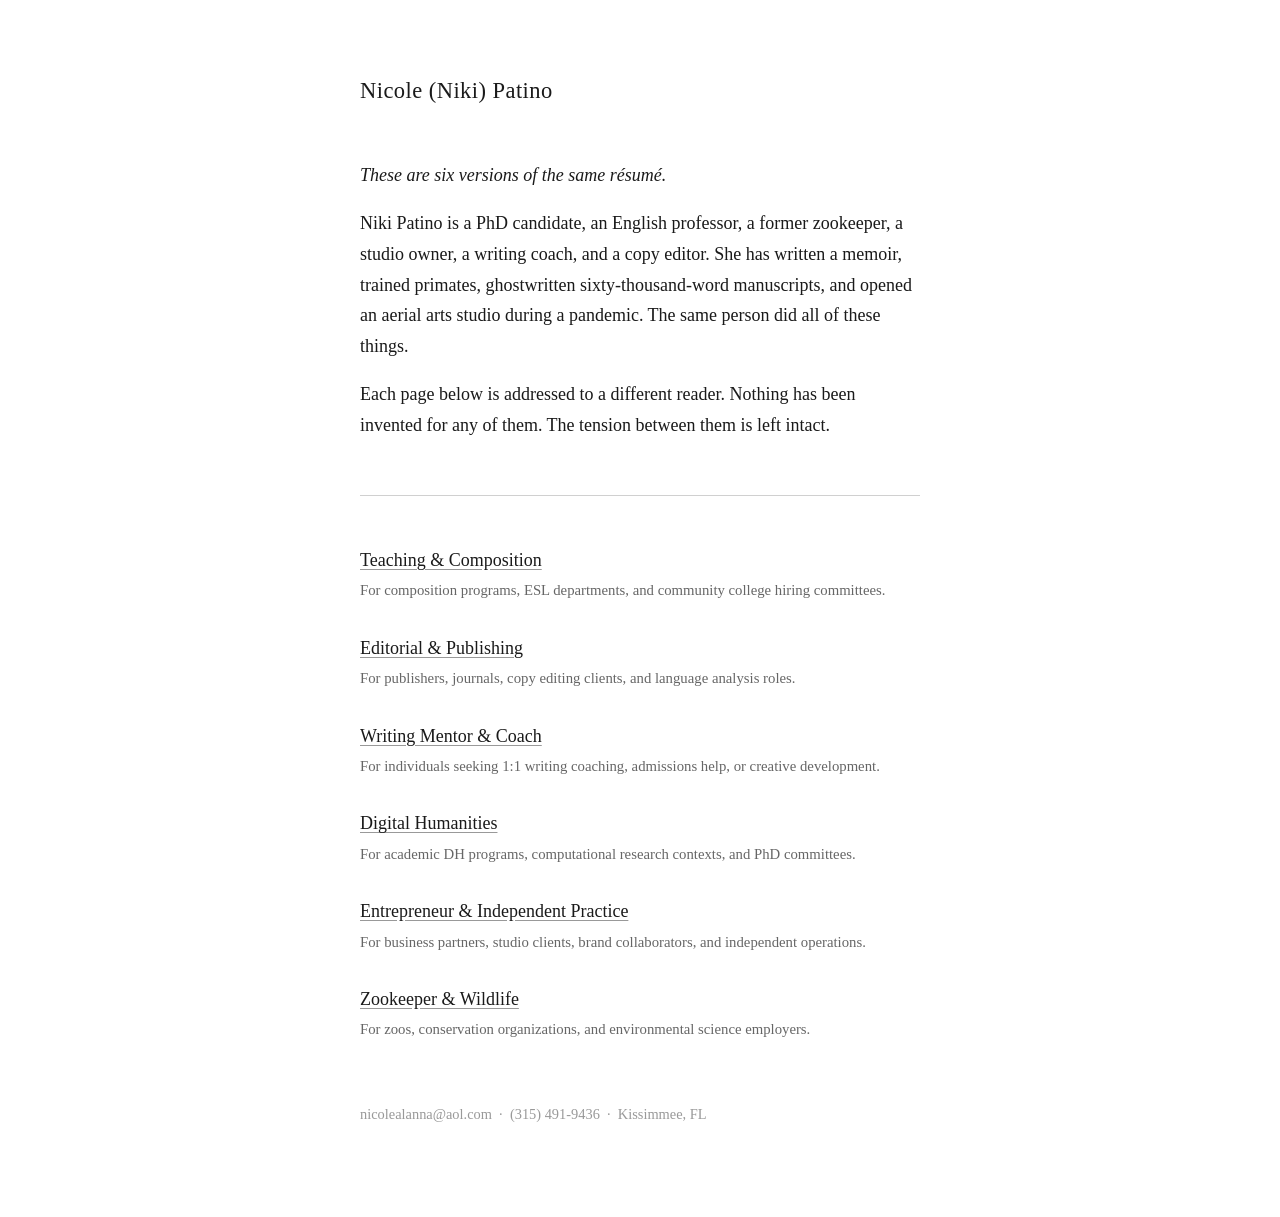
==== index.html @ cb653af9 "Add meta landing page linking all six portfolio versions index.html introduces six versions of Niki " ====
<!DOCTYPE html>
<html lang="en">
<head>
  <meta charset="UTF-8">
  <meta name="viewport" content="width=device-width, initial-scale=1.0">
  <title>Nicole (Niki) Patino</title>
  <link rel="stylesheet" href="/style.css">
</head>
<body>
<main>

  <header>
    <h1>Nicole (Niki) Patino</h1>
  </header>

  <section class="intro">
    <p class="lede">These are six versions of the same résumé.</p>
    <p>Niki Patino is a PhD candidate, an English professor, a former zookeeper, a studio owner, a writing coach, and a copy editor. She has written a memoir, trained primates, ghostwritten sixty-thousand-word manuscripts, and opened an aerial arts studio during a pandemic. The same person did all of these things.</p>
    <p>Each page below is addressed to a different reader. Nothing has been invented for any of them. The tension between them is left intact.</p>
  </section>

  <hr>

  <nav class="index">
    <ul>

      <li>
        <a href="/teaching">Teaching &amp; Composition</a>
        <span class="audience">For composition programs, ESL departments, and community college hiring committees.</span>
      </li>

      <li>
        <a href="/editorial">Editorial &amp; Publishing</a>
        <span class="audience">For publishers, journals, copy editing clients, and language analysis roles.</span>
      </li>

      <li>
        <a href="/coaching">Writing Mentor &amp; Coach</a>
        <span class="audience">For individuals seeking 1:1 writing coaching, admissions help, or creative development.</span>
      </li>

      <li>
        <a href="/dh">Digital Humanities</a>
        <span class="audience">For academic DH programs, computational research contexts, and PhD committees.</span>
      </li>

      <li>
        <a href="/entrepreneur">Entrepreneur &amp; Independent Practice</a>
        <span class="audience">For business partners, studio clients, brand collaborators, and independent operations.</span>
      </li>

      <li>
        <a href="/zookeeper">Zookeeper &amp; Wildlife</a>
        <span class="audience">For zoos, conservation organizations, and environmental science employers.</span>
      </li>

    </ul>
  </nav>

  <footer>
    nicolealanna@aol.com &nbsp;·&nbsp; (315) 491-9436 &nbsp;·&nbsp; Kissimmee, FL
  </footer>

</main>
</body>
</html>
---- style.css ----
*, *::before, *::after {
  box-sizing: border-box;
  margin: 0;
  padding: 0;
}

html {
  font-size: 18px;
  -webkit-text-size-adjust: 100%;
}

body {
  font-family: Georgia, 'Times New Roman', serif;
  background: #fff;
  color: #1a1a1a;
  line-height: 1.7;
  padding: 4rem 1.5rem 5rem;
}

main {
  max-width: 560px;
  margin: 0 auto;
}

/* ── Header ── */

header {
  margin-bottom: 2.75rem;
}

h1 {
  font-size: 1.25rem;
  font-weight: normal;
  letter-spacing: 0.02em;
}

/* ── Intro ── */

.intro {
  margin-bottom: 3rem;
}

.intro p {
  margin-bottom: 1em;
}

.intro p:last-child {
  margin-bottom: 0;
}

.intro .lede {
  font-style: italic;
}

/* ── Divider ── */

hr {
  border: none;
  border-top: 1px solid #d0d0d0;
  margin: 0 0 2.75rem;
}

/* ── Index ── */

.index {
  margin-bottom: 3.5rem;
}

.index ul {
  list-style: none;
}

.index li {
  margin-bottom: 1.75rem;
}

.index li:last-child {
  margin-bottom: 0;
}

.index a {
  display: block;
  font-size: 1rem;
  color: #1a1a1a;
  text-decoration: underline;
  text-underline-offset: 3px;
  text-decoration-color: #999;
  margin-bottom: 0.2em;
}

.index a:hover {
  text-decoration-color: #1a1a1a;
}

.index a:visited {
  color: #1a1a1a;
}

.audience {
  display: block;
  font-size: 0.82rem;
  color: #666;
  line-height: 1.5;
}

/* ── Footer ── */

footer {
  font-size: 0.8rem;
  color: #999;
  line-height: 1.6;
}

footer a {
  color: #999;
}

footer a:hover {
  color: #1a1a1a;
}
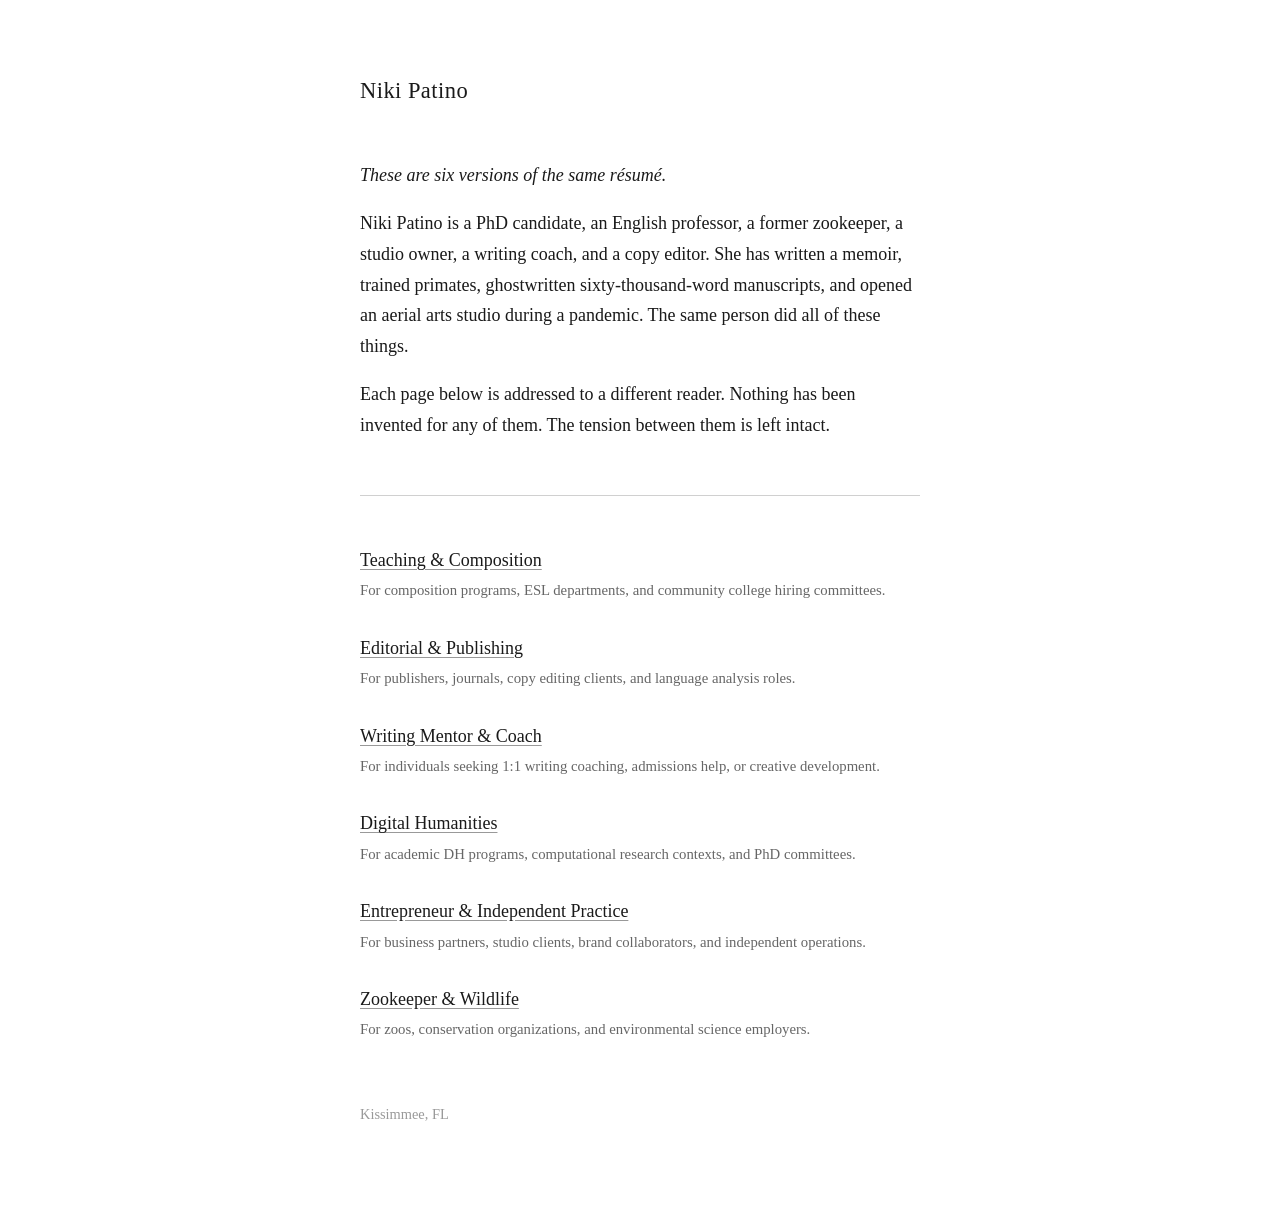
==== commit 759bfdad: "Remove contact details, shorten name to Niki Patino on landing page https://claude.ai/code/session_0" ====
--- a/index.html
+++ b/index.html
@@ -4,13 +4,13 @@
   <meta charset="UTF-8">
   <meta name="viewport" content="width=device-width, initial-scale=1.0">
   <title>Nicole (Niki) Patino</title>
-  <link rel="stylesheet" href="/style.css">
+  <link rel="stylesheet" href="style.css">
 </head>
 <body>
 <main>
 
   <header>
-    <h1>Nicole (Niki) Patino</h1>
+    <h1>Niki Patino</h1>
   </header>
 
   <section class="intro">
@@ -25,32 +25,32 @@
     <ul>
 
       <li>
-        <a href="/teaching">Teaching &amp; Composition</a>
+        <a href="teaching/">Teaching &amp; Composition</a>
         <span class="audience">For composition programs, ESL departments, and community college hiring committees.</span>
       </li>
 
       <li>
-        <a href="/editorial">Editorial &amp; Publishing</a>
+        <a href="editorial/">Editorial &amp; Publishing</a>
         <span class="audience">For publishers, journals, copy editing clients, and language analysis roles.</span>
       </li>
 
       <li>
-        <a href="/coaching">Writing Mentor &amp; Coach</a>
+        <a href="coaching/">Writing Mentor &amp; Coach</a>
         <span class="audience">For individuals seeking 1:1 writing coaching, admissions help, or creative development.</span>
       </li>
 
       <li>
-        <a href="/dh">Digital Humanities</a>
+        <a href="dh/">Digital Humanities</a>
         <span class="audience">For academic DH programs, computational research contexts, and PhD committees.</span>
       </li>
 
       <li>
-        <a href="/entrepreneur">Entrepreneur &amp; Independent Practice</a>
+        <a href="entrepreneur/">Entrepreneur &amp; Independent Practice</a>
         <span class="audience">For business partners, studio clients, brand collaborators, and independent operations.</span>
       </li>
 
       <li>
-        <a href="/zookeeper">Zookeeper &amp; Wildlife</a>
+        <a href="zookeeper/">Zookeeper &amp; Wildlife</a>
         <span class="audience">For zoos, conservation organizations, and environmental science employers.</span>
       </li>
 
@@ -58,7 +58,7 @@
   </nav>
 
   <footer>
-    nicolealanna@aol.com &nbsp;·&nbsp; (315) 491-9436 &nbsp;·&nbsp; Kissimmee, FL
+    Kissimmee, FL
   </footer>
 
 </main>
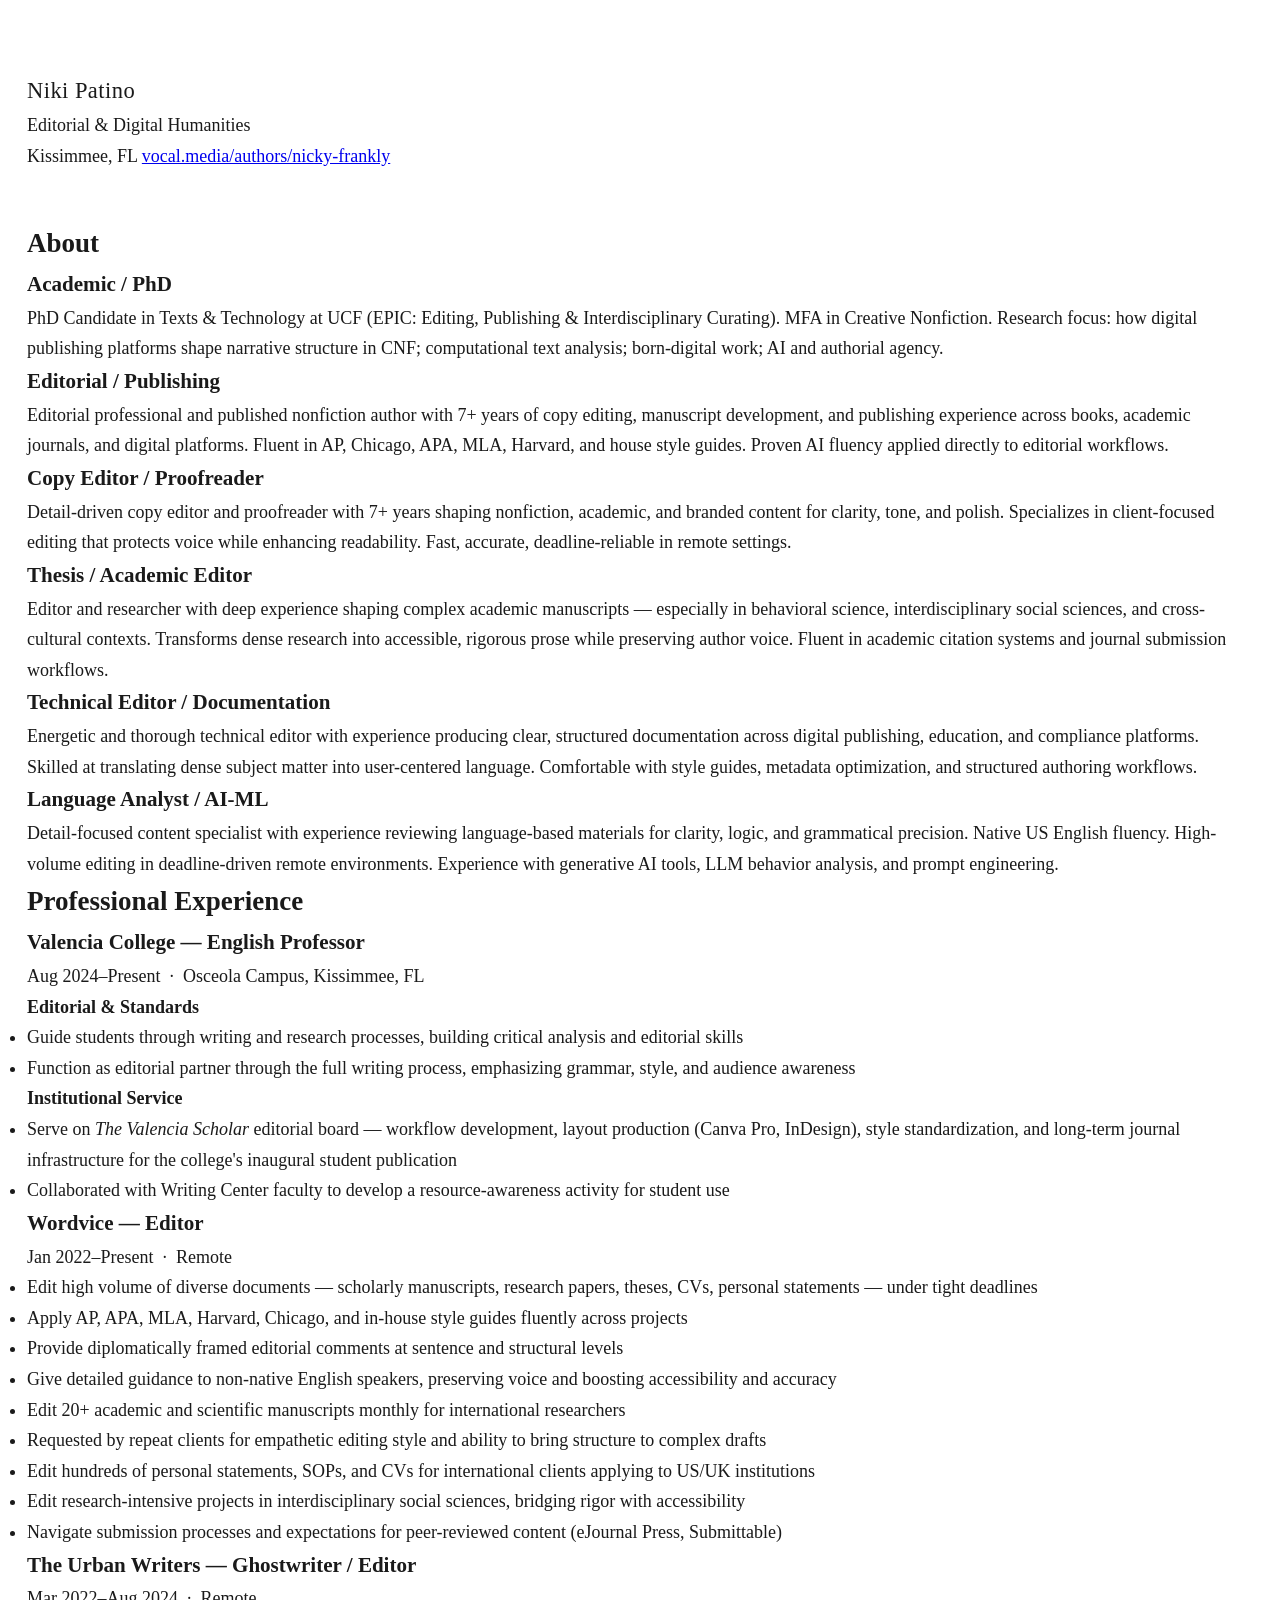
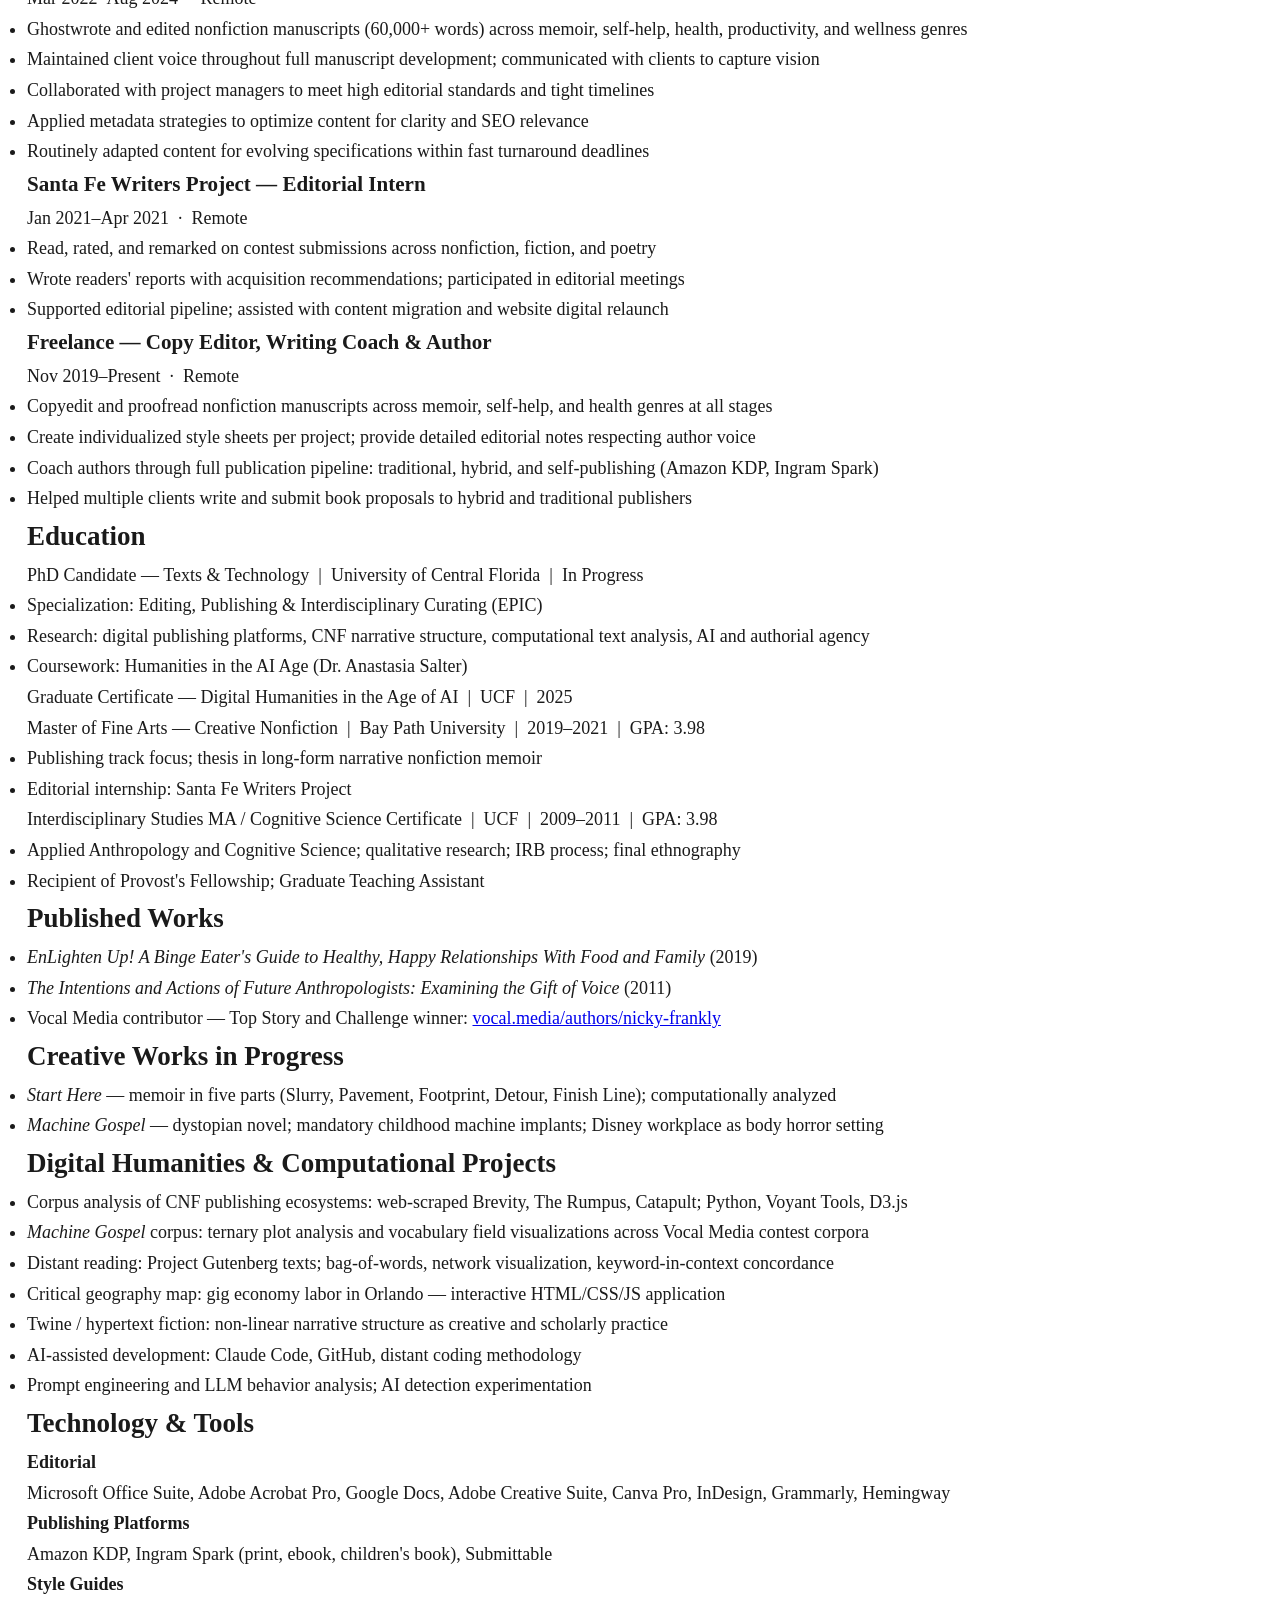
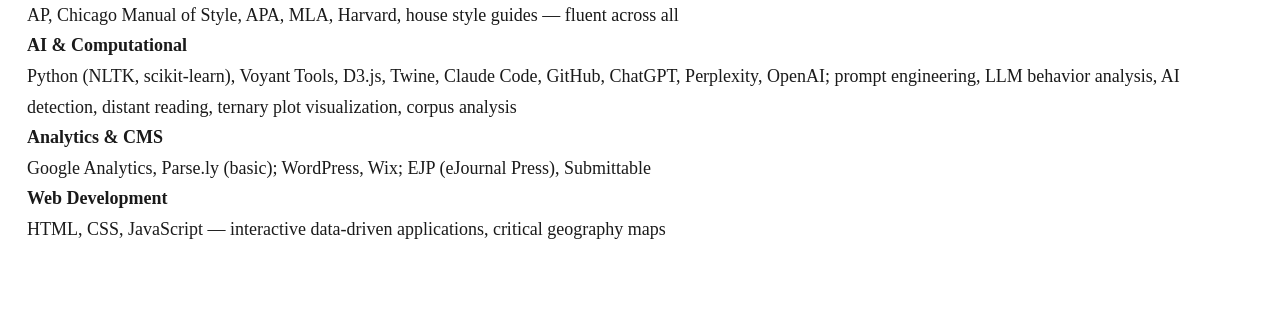
==== commit b85b9916: "Update display name and remove contact details https://claude.ai/code/session_018ZnTw1q85XCPMv5sYfU2" ====
--- a/index.html
+++ b/index.html
@@ -3,64 +3,256 @@
 <head>
   <meta charset="UTF-8">
   <meta name="viewport" content="width=device-width, initial-scale=1.0">
-  <title>Nicole (Niki) Patino</title>
+  <title>Niki Patino — Editorial &amp; Digital Humanities</title>
   <link rel="stylesheet" href="style.css">
 </head>
 <body>
-<main>
-
+<div class="page">
+
+  <!-- Header -->
   <header>
     <h1>Niki Patino</h1>
+    <p class="subtitle">Editorial &amp; Digital Humanities</p>
+    <div class="contact-strip">
+      <span>Kissimmee, FL</span>
+      <a href="https://vocal.media/authors/nicky-frankly" target="_blank" rel="noopener">vocal.media/authors/nicky-frankly</a>
+    </div>
   </header>
 
-  <section class="intro">
-    <p class="lede">These are six versions of the same résumé.</p>
-    <p>Niki Patino is a PhD candidate, an English professor, a former zookeeper, a studio owner, a writing coach, and a copy editor. She has written a memoir, trained primates, ghostwritten sixty-thousand-word manuscripts, and opened an aerial arts studio during a pandemic. The same person did all of these things.</p>
-    <p>Each page below is addressed to a different reader. Nothing has been invented for any of them. The tension between them is left intact.</p>
-  </section>
-
-  <hr>
-
-  <nav class="index">
-    <ul>
-
-      <li>
-        <a href="teaching/">Teaching &amp; Composition</a>
-        <span class="audience">For composition programs, ESL departments, and community college hiring committees.</span>
-      </li>
-
-      <li>
-        <a href="editorial/">Editorial &amp; Publishing</a>
-        <span class="audience">For publishers, journals, copy editing clients, and language analysis roles.</span>
-      </li>
-
-      <li>
-        <a href="coaching/">Writing Mentor &amp; Coach</a>
-        <span class="audience">For individuals seeking 1:1 writing coaching, admissions help, or creative development.</span>
-      </li>
-
-      <li>
-        <a href="dh/">Digital Humanities</a>
-        <span class="audience">For academic DH programs, computational research contexts, and PhD committees.</span>
-      </li>
-
-      <li>
-        <a href="entrepreneur/">Entrepreneur &amp; Independent Practice</a>
-        <span class="audience">For business partners, studio clients, brand collaborators, and independent operations.</span>
-      </li>
-
-      <li>
-        <a href="zookeeper/">Zookeeper &amp; Wildlife</a>
-        <span class="audience">For zoos, conservation organizations, and environmental science employers.</span>
-      </li>
-
+  <!-- Positioning Statements -->
+  <section>
+    <h2>About</h2>
+    <div class="statements">
+
+      <div class="statement">
+        <h3>Academic / PhD</h3>
+        <p>PhD Candidate in Texts &amp; Technology at UCF (EPIC: Editing, Publishing &amp; Interdisciplinary Curating). MFA in Creative Nonfiction. Research focus: how digital publishing platforms shape narrative structure in CNF; computational text analysis; born-digital work; AI and authorial agency.</p>
+      </div>
+
+      <div class="statement">
+        <h3>Editorial / Publishing</h3>
+        <p>Editorial professional and published nonfiction author with 7+ years of copy editing, manuscript development, and publishing experience across books, academic journals, and digital platforms. Fluent in AP, Chicago, APA, MLA, Harvard, and house style guides. Proven AI fluency applied directly to editorial workflows.</p>
+      </div>
+
+      <div class="statement">
+        <h3>Copy Editor / Proofreader</h3>
+        <p>Detail-driven copy editor and proofreader with 7+ years shaping nonfiction, academic, and branded content for clarity, tone, and polish. Specializes in client-focused editing that protects voice while enhancing readability. Fast, accurate, deadline-reliable in remote settings.</p>
+      </div>
+
+      <div class="statement">
+        <h3>Thesis / Academic Editor</h3>
+        <p>Editor and researcher with deep experience shaping complex academic manuscripts — especially in behavioral science, interdisciplinary social sciences, and cross-cultural contexts. Transforms dense research into accessible, rigorous prose while preserving author voice. Fluent in academic citation systems and journal submission workflows.</p>
+      </div>
+
+      <div class="statement">
+        <h3>Technical Editor / Documentation</h3>
+        <p>Energetic and thorough technical editor with experience producing clear, structured documentation across digital publishing, education, and compliance platforms. Skilled at translating dense subject matter into user-centered language. Comfortable with style guides, metadata optimization, and structured authoring workflows.</p>
+      </div>
+
+      <div class="statement">
+        <h3>Language Analyst / AI-ML</h3>
+        <p>Detail-focused content specialist with experience reviewing language-based materials for clarity, logic, and grammatical precision. Native US English fluency. High-volume editing in deadline-driven remote environments. Experience with generative AI tools, LLM behavior analysis, and prompt engineering.</p>
+      </div>
+
+    </div>
+  </section>
+
+  <!-- Professional Experience -->
+  <section>
+    <h2>Professional Experience</h2>
+
+    <div class="entry">
+      <div class="entry-header">
+        <h3>Valencia College — English Professor</h3>
+        <p class="meta">Aug 2024–Present &nbsp;·&nbsp; Osceola Campus, Kissimmee, FL</p>
+      </div>
+      <div class="entry-body">
+        <h4>Editorial &amp; Standards</h4>
+        <ul>
+          <li>Guide students through writing and research processes, building critical analysis and editorial skills</li>
+          <li>Function as editorial partner through the full writing process, emphasizing grammar, style, and audience awareness</li>
+        </ul>
+        <h4>Institutional Service</h4>
+        <ul>
+          <li>Serve on <em>The Valencia Scholar</em> editorial board — workflow development, layout production (Canva Pro, InDesign), style standardization, and long-term journal infrastructure for the college's inaugural student publication</li>
+          <li>Collaborated with Writing Center faculty to develop a resource-awareness activity for student use</li>
+        </ul>
+      </div>
+    </div>
+
+    <div class="entry">
+      <div class="entry-header">
+        <h3>Wordvice — Editor</h3>
+        <p class="meta">Jan 2022–Present &nbsp;·&nbsp; Remote</p>
+      </div>
+      <div class="entry-body">
+        <ul>
+          <li>Edit high volume of diverse documents — scholarly manuscripts, research papers, theses, CVs, personal statements — under tight deadlines</li>
+          <li>Apply AP, APA, MLA, Harvard, Chicago, and in-house style guides fluently across projects</li>
+          <li>Provide diplomatically framed editorial comments at sentence and structural levels</li>
+          <li>Give detailed guidance to non-native English speakers, preserving voice and boosting accessibility and accuracy</li>
+          <li>Edit 20+ academic and scientific manuscripts monthly for international researchers</li>
+          <li>Requested by repeat clients for empathetic editing style and ability to bring structure to complex drafts</li>
+          <li>Edit hundreds of personal statements, SOPs, and CVs for international clients applying to US/UK institutions</li>
+          <li>Edit research-intensive projects in interdisciplinary social sciences, bridging rigor with accessibility</li>
+          <li>Navigate submission processes and expectations for peer-reviewed content (eJournal Press, Submittable)</li>
+        </ul>
+      </div>
+    </div>
+
+    <div class="entry">
+      <div class="entry-header">
+        <h3>The Urban Writers — Ghostwriter / Editor</h3>
+        <p class="meta">Mar 2022–Aug 2024 &nbsp;·&nbsp; Remote</p>
+      </div>
+      <div class="entry-body">
+        <ul>
+          <li>Ghostwrote and edited nonfiction manuscripts (60,000+ words) across memoir, self-help, health, productivity, and wellness genres</li>
+          <li>Maintained client voice throughout full manuscript development; communicated with clients to capture vision</li>
+          <li>Collaborated with project managers to meet high editorial standards and tight timelines</li>
+          <li>Applied metadata strategies to optimize content for clarity and SEO relevance</li>
+          <li>Routinely adapted content for evolving specifications within fast turnaround deadlines</li>
+        </ul>
+      </div>
+    </div>
+
+    <div class="entry">
+      <div class="entry-header">
+        <h3>Santa Fe Writers Project — Editorial Intern</h3>
+        <p class="meta">Jan 2021–Apr 2021 &nbsp;·&nbsp; Remote</p>
+      </div>
+      <div class="entry-body">
+        <ul>
+          <li>Read, rated, and remarked on contest submissions across nonfiction, fiction, and poetry</li>
+          <li>Wrote readers' reports with acquisition recommendations; participated in editorial meetings</li>
+          <li>Supported editorial pipeline; assisted with content migration and website digital relaunch</li>
+        </ul>
+      </div>
+    </div>
+
+    <div class="entry">
+      <div class="entry-header">
+        <h3>Freelance — Copy Editor, Writing Coach &amp; Author</h3>
+        <p class="meta">Nov 2019–Present &nbsp;·&nbsp; Remote</p>
+      </div>
+      <div class="entry-body">
+        <ul>
+          <li>Copyedit and proofread nonfiction manuscripts across memoir, self-help, and health genres at all stages</li>
+          <li>Create individualized style sheets per project; provide detailed editorial notes respecting author voice</li>
+          <li>Coach authors through full publication pipeline: traditional, hybrid, and self-publishing (Amazon KDP, Ingram Spark)</li>
+          <li>Helped multiple clients write and submit book proposals to hybrid and traditional publishers</li>
+        </ul>
+      </div>
+    </div>
+
+  </section>
+
+  <!-- Education -->
+  <section>
+    <h2>Education</h2>
+
+    <div class="edu-item">
+      <p class="degree">PhD Candidate — Texts &amp; Technology &nbsp;|&nbsp; University of Central Florida &nbsp;|&nbsp; In Progress</p>
+      <ul>
+        <li>Specialization: Editing, Publishing &amp; Interdisciplinary Curating (EPIC)</li>
+        <li>Research: digital publishing platforms, CNF narrative structure, computational text analysis, AI and authorial agency</li>
+        <li>Coursework: Humanities in the AI Age (Dr. Anastasia Salter)</li>
+      </ul>
+    </div>
+
+    <div class="edu-item">
+      <p class="degree">Graduate Certificate — Digital Humanities in the Age of AI &nbsp;|&nbsp; UCF &nbsp;|&nbsp; 2025</p>
+    </div>
+
+    <div class="edu-item">
+      <p class="degree">Master of Fine Arts — Creative Nonfiction &nbsp;|&nbsp; Bay Path University &nbsp;|&nbsp; 2019–2021 &nbsp;|&nbsp; GPA: 3.98</p>
+      <ul>
+        <li>Publishing track focus; thesis in long-form narrative nonfiction memoir</li>
+        <li>Editorial internship: Santa Fe Writers Project</li>
+      </ul>
+    </div>
+
+    <div class="edu-item">
+      <p class="degree">Interdisciplinary Studies MA / Cognitive Science Certificate &nbsp;|&nbsp; UCF &nbsp;|&nbsp; 2009–2011 &nbsp;|&nbsp; GPA: 3.98</p>
+      <ul>
+        <li>Applied Anthropology and Cognitive Science; qualitative research; IRB process; final ethnography</li>
+        <li>Recipient of Provost's Fellowship; Graduate Teaching Assistant</li>
+      </ul>
+    </div>
+
+  </section>
+
+  <!-- Published Works -->
+  <section>
+    <h2>Published Works</h2>
+    <ul class="works-list">
+      <li><em>EnLighten Up! A Binge Eater's Guide to Healthy, Happy Relationships With Food and Family</em> (2019)</li>
+      <li><em>The Intentions and Actions of Future Anthropologists: Examining the Gift of Voice</em> (2011)</li>
+      <li>Vocal Media contributor — Top Story and Challenge winner: <a href="https://vocal.media/authors/nicky-frankly" target="_blank" rel="noopener">vocal.media/authors/nicky-frankly</a></li>
     </ul>
-  </nav>
-
-  <footer>
-    Kissimmee, FL
-  </footer>
-
-</main>
+  </section>
+
+  <!-- Creative Works in Progress -->
+  <section>
+    <h2>Creative Works in Progress</h2>
+    <ul class="works-list">
+      <li><em>Start Here</em> — memoir in five parts (Slurry, Pavement, Footprint, Detour, Finish Line); computationally analyzed</li>
+      <li><em>Machine Gospel</em> — dystopian novel; mandatory childhood machine implants; Disney workplace as body horror setting</li>
+    </ul>
+  </section>
+
+  <!-- Digital Humanities & Computational Projects -->
+  <section>
+    <h2>Digital Humanities &amp; Computational Projects</h2>
+    <ul class="projects-list">
+      <li>Corpus analysis of CNF publishing ecosystems: web-scraped Brevity, The Rumpus, Catapult; Python, Voyant Tools, D3.js</li>
+      <li><em>Machine Gospel</em> corpus: ternary plot analysis and vocabulary field visualizations across Vocal Media contest corpora</li>
+      <li>Distant reading: Project Gutenberg texts; bag-of-words, network visualization, keyword-in-context concordance</li>
+      <li>Critical geography map: gig economy labor in Orlando — interactive HTML/CSS/JS application</li>
+      <li>Twine / hypertext fiction: non-linear narrative structure as creative and scholarly practice</li>
+      <li>AI-assisted development: Claude Code, GitHub, distant coding methodology</li>
+      <li>Prompt engineering and LLM behavior analysis; AI detection experimentation</li>
+    </ul>
+  </section>
+
+  <!-- Technology & Tools -->
+  <section>
+    <h2>Technology &amp; Tools</h2>
+    <div class="tools-grid">
+
+      <div class="tool-group">
+        <h4>Editorial</h4>
+        <p>Microsoft Office Suite, Adobe Acrobat Pro, Google Docs, Adobe Creative Suite, Canva Pro, InDesign, Grammarly, Hemingway</p>
+      </div>
+
+      <div class="tool-group">
+        <h4>Publishing Platforms</h4>
+        <p>Amazon KDP, Ingram Spark (print, ebook, children's book), Submittable</p>
+      </div>
+
+      <div class="tool-group">
+        <h4>Style Guides</h4>
+        <p>AP, Chicago Manual of Style, APA, MLA, Harvard, house style guides — fluent across all</p>
+      </div>
+
+      <div class="tool-group">
+        <h4>AI &amp; Computational</h4>
+        <p>Python (NLTK, scikit-learn), Voyant Tools, D3.js, Twine, Claude Code, GitHub, ChatGPT, Perplexity, OpenAI; prompt engineering, LLM behavior analysis, AI detection, distant reading, ternary plot visualization, corpus analysis</p>
+      </div>
+
+      <div class="tool-group">
+        <h4>Analytics &amp; CMS</h4>
+        <p>Google Analytics, Parse.ly (basic); WordPress, Wix; EJP (eJournal Press), Submittable</p>
+      </div>
+
+      <div class="tool-group">
+        <h4>Web Development</h4>
+        <p>HTML, CSS, JavaScript — interactive data-driven applications, critical geography maps</p>
+      </div>
+
+    </div>
+  </section>
+
+</div>
 </body>
 </html>
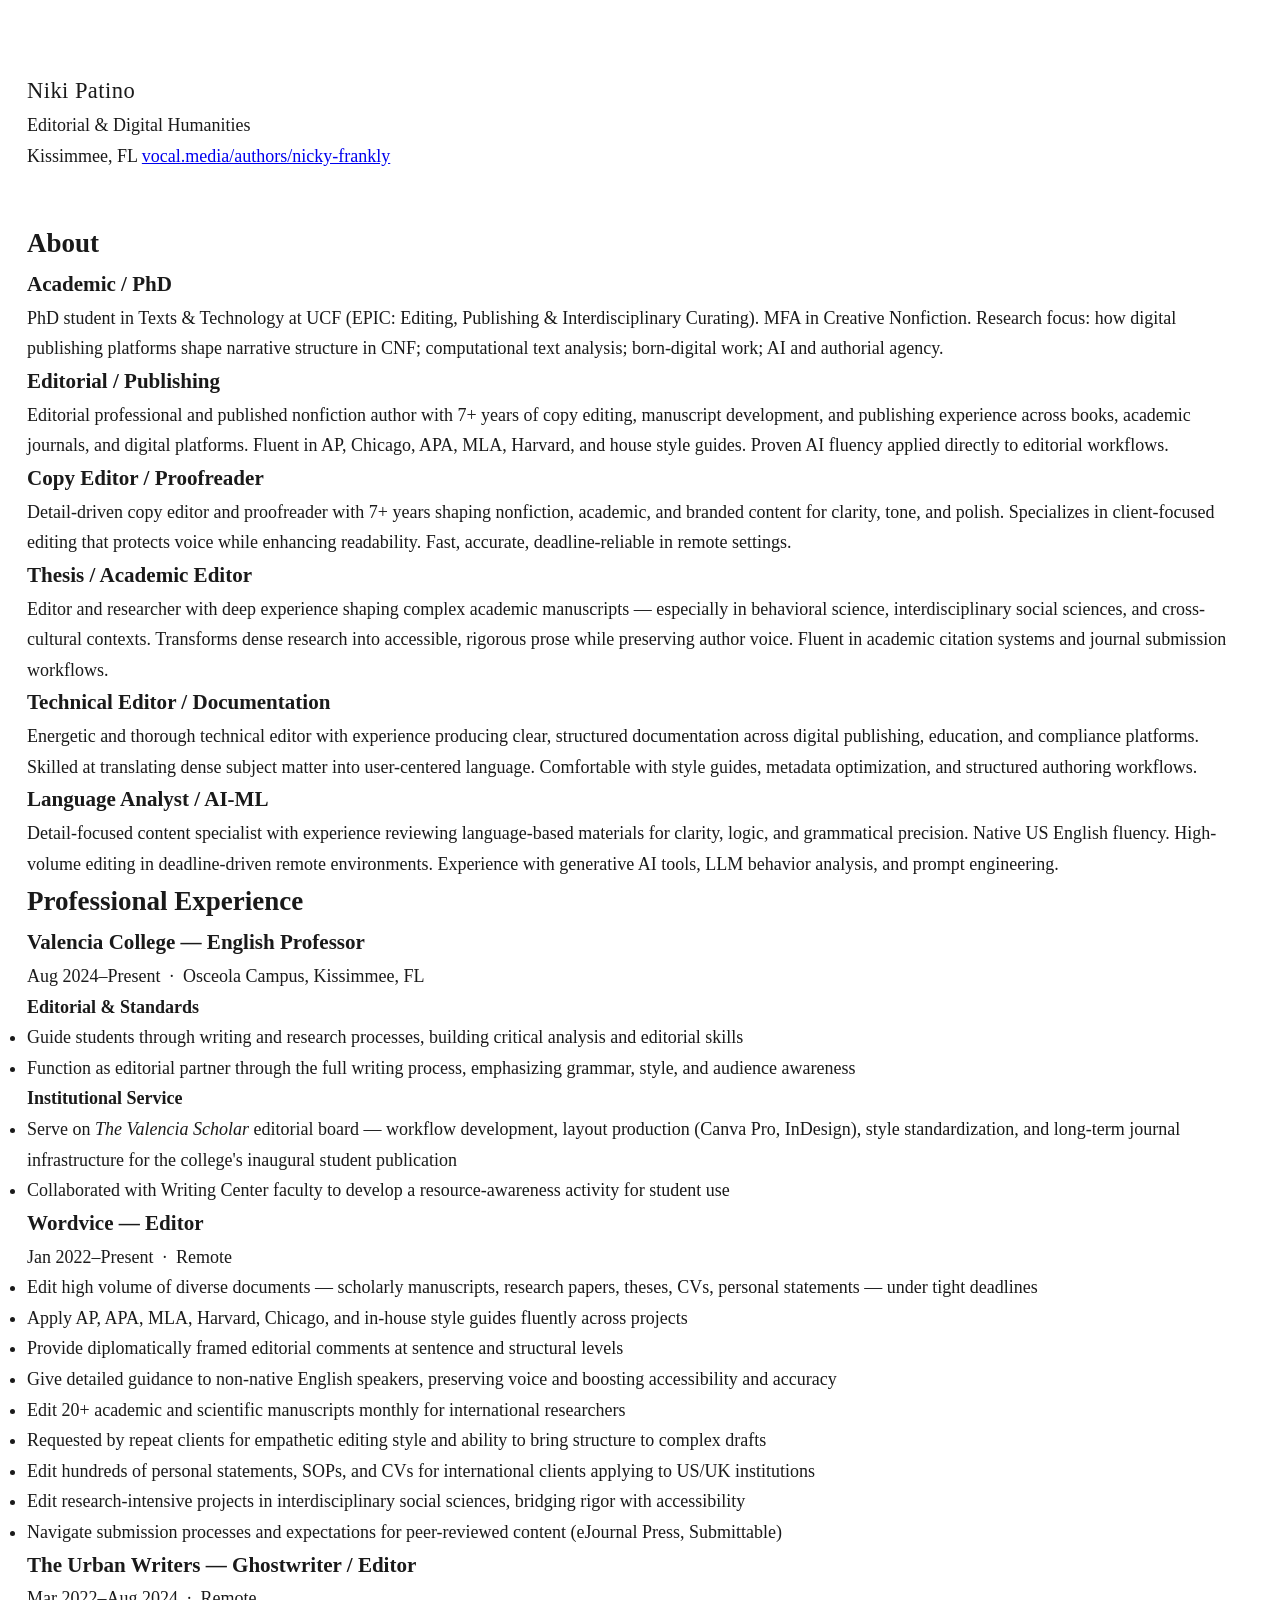
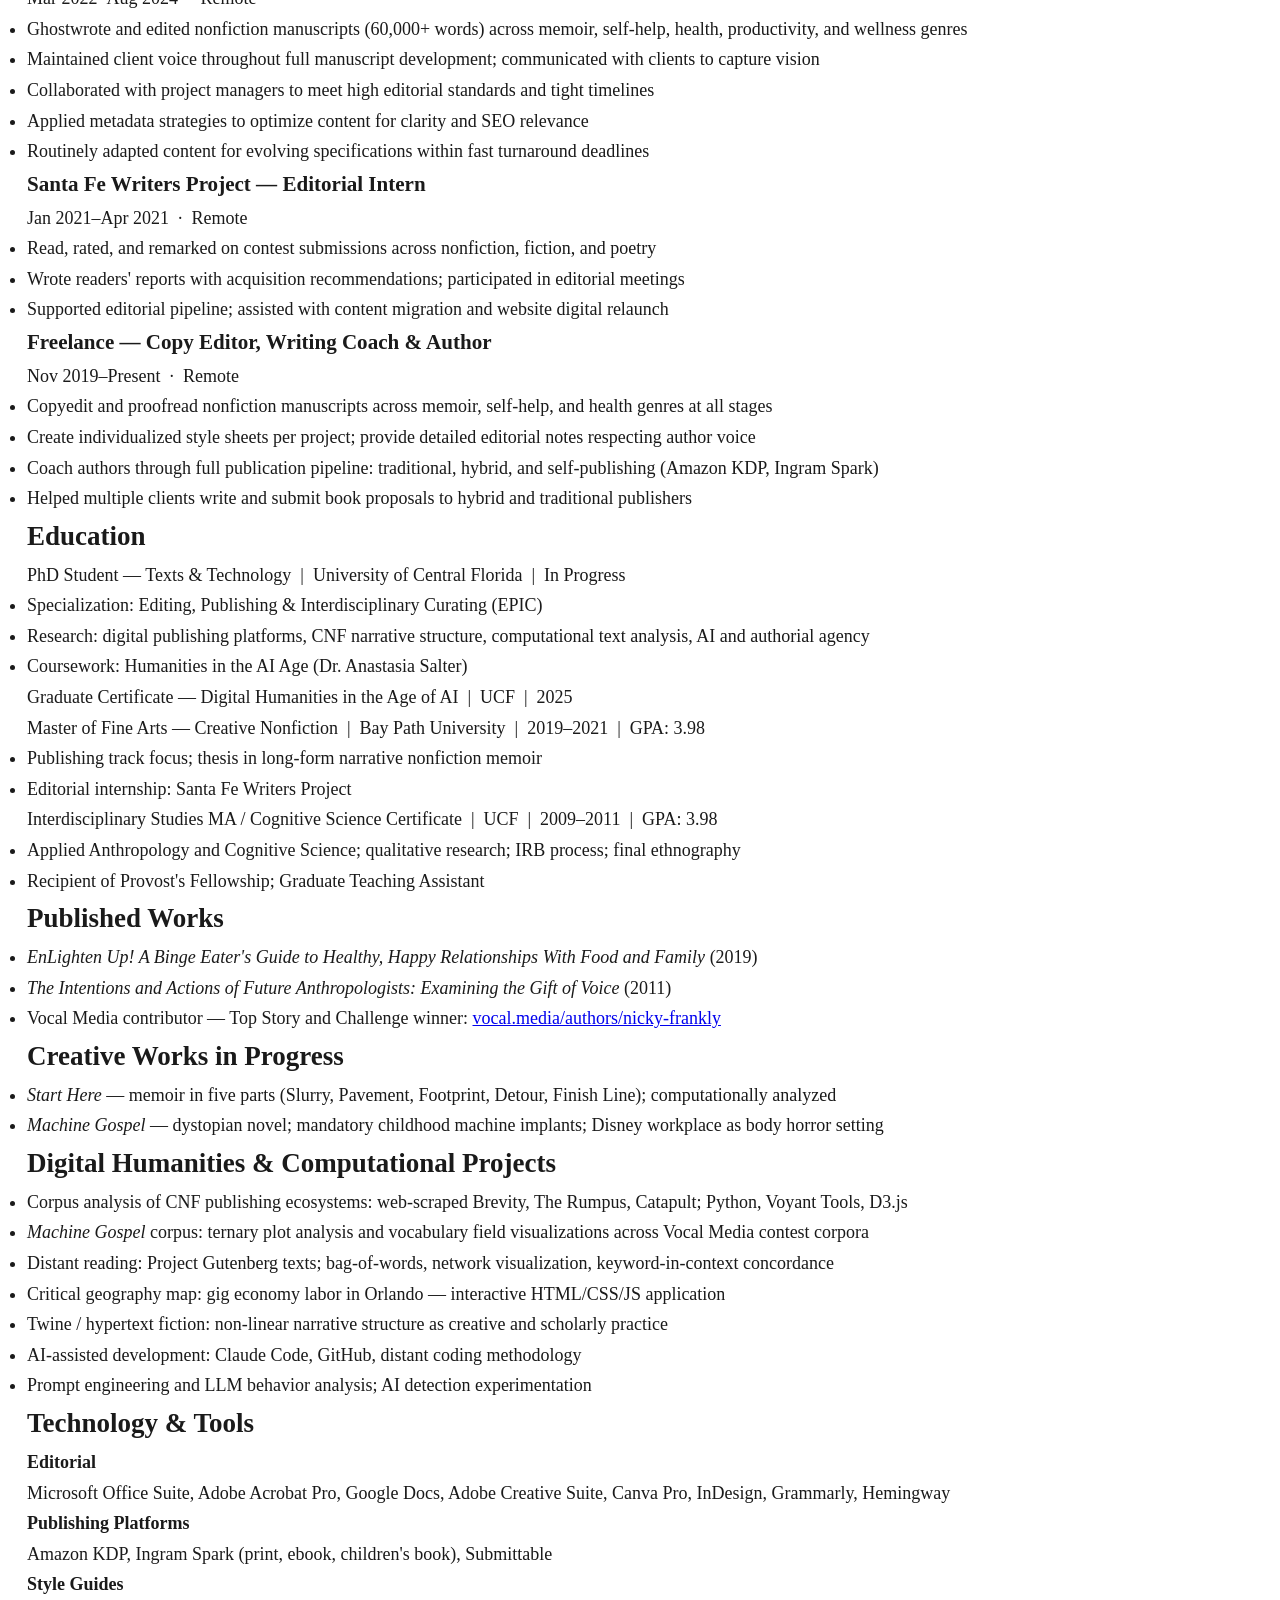
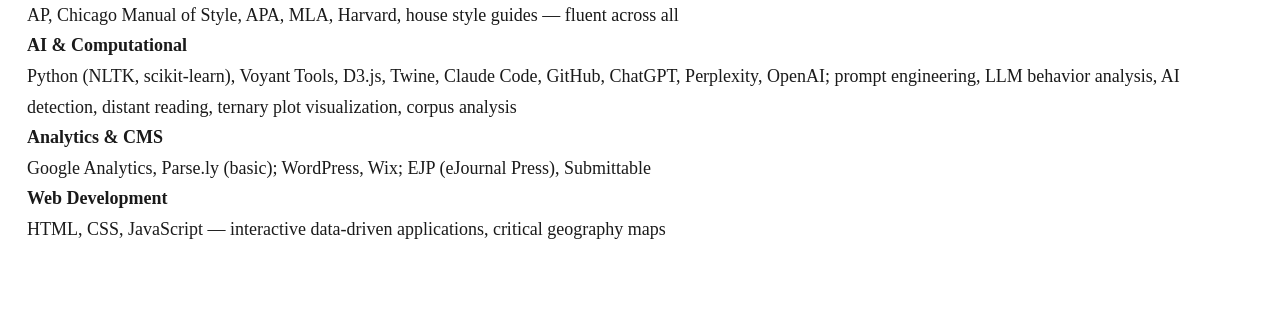
==== commit b3145c50: "Replace PhD Candidate with PhD student https://claude.ai/code/session_018ZnTw1q85XCPMv5sYfU2M3" ====
--- a/index.html
+++ b/index.html
@@ -26,7 +26,7 @@
 
       <div class="statement">
         <h3>Academic / PhD</h3>
-        <p>PhD Candidate in Texts &amp; Technology at UCF (EPIC: Editing, Publishing &amp; Interdisciplinary Curating). MFA in Creative Nonfiction. Research focus: how digital publishing platforms shape narrative structure in CNF; computational text analysis; born-digital work; AI and authorial agency.</p>
+        <p>PhD student in Texts &amp; Technology at UCF (EPIC: Editing, Publishing &amp; Interdisciplinary Curating). MFA in Creative Nonfiction. Research focus: how digital publishing platforms shape narrative structure in CNF; computational text analysis; born-digital work; AI and authorial agency.</p>
       </div>
 
       <div class="statement">
@@ -152,7 +152,7 @@
     <h2>Education</h2>
 
     <div class="edu-item">
-      <p class="degree">PhD Candidate — Texts &amp; Technology &nbsp;|&nbsp; University of Central Florida &nbsp;|&nbsp; In Progress</p>
+      <p class="degree">PhD Student — Texts &amp; Technology &nbsp;|&nbsp; University of Central Florida &nbsp;|&nbsp; In Progress</p>
       <ul>
         <li>Specialization: Editing, Publishing &amp; Interdisciplinary Curating (EPIC)</li>
         <li>Research: digital publishing platforms, CNF narrative structure, computational text analysis, AI and authorial agency</li>
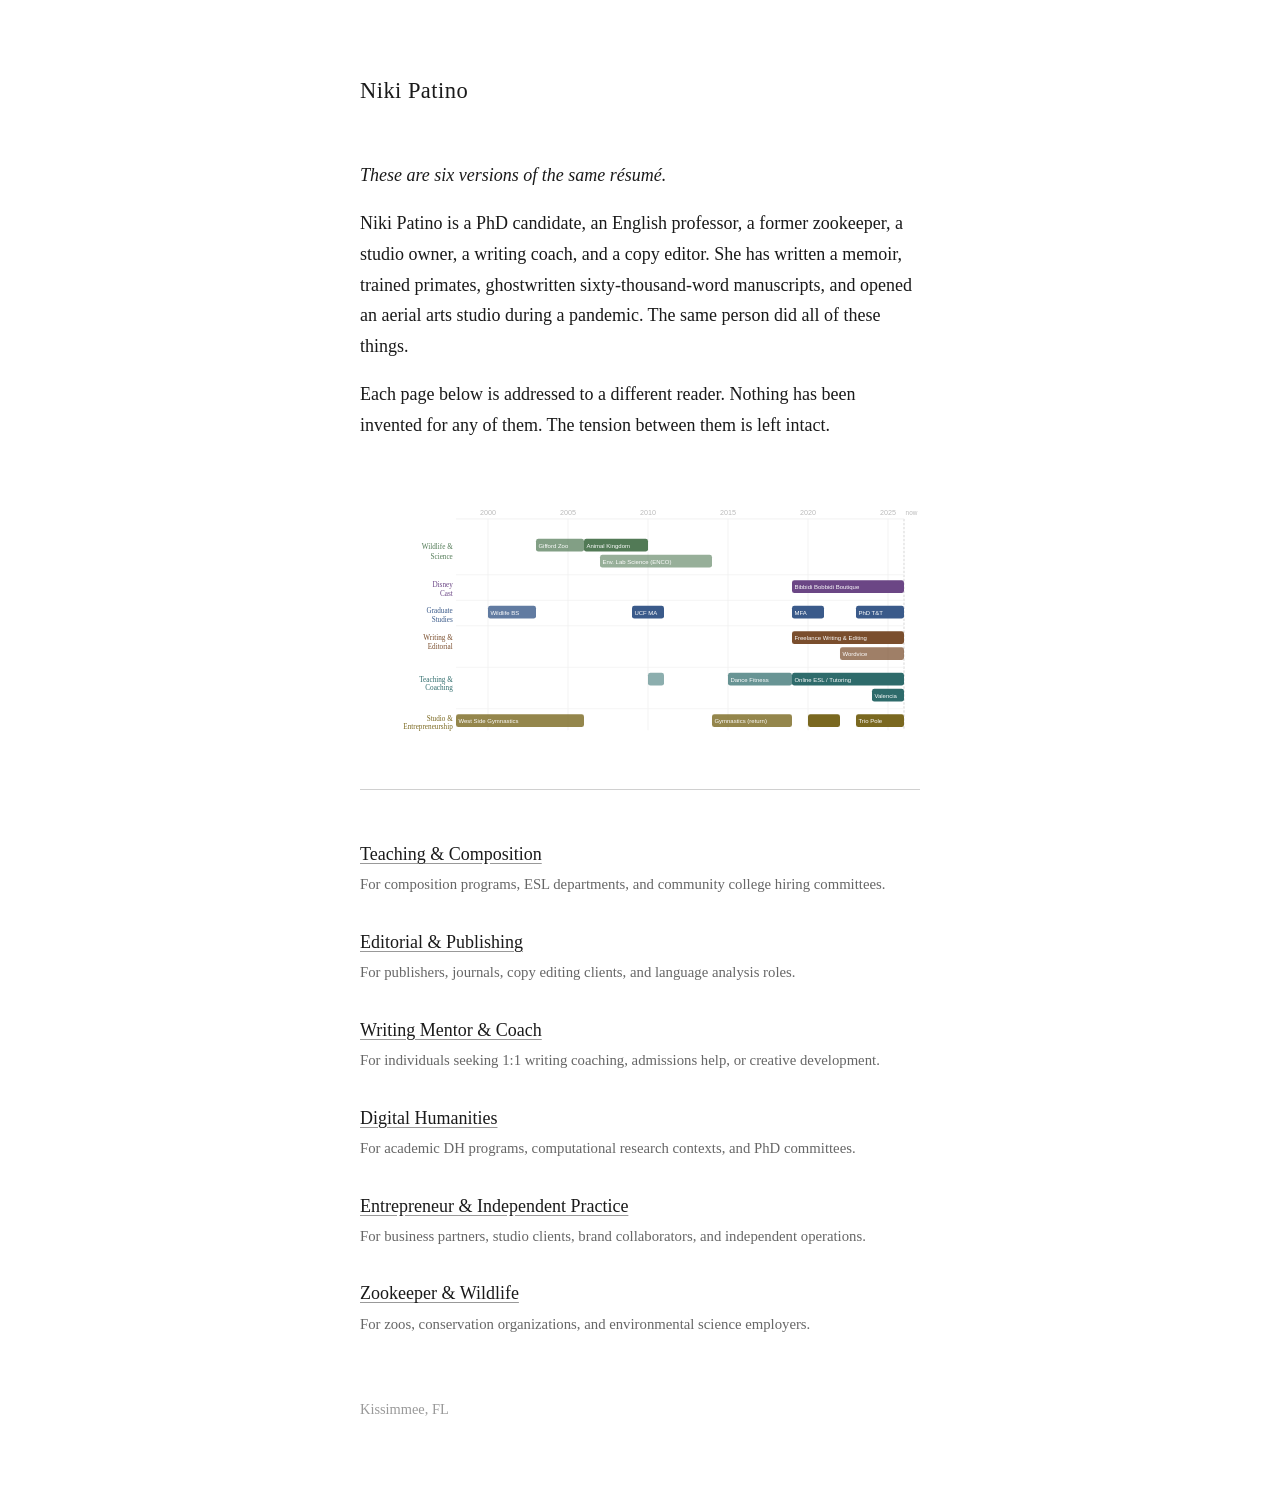
==== commit 13f88d4c: "Add career timeline SVG; replace PhD Candidate with PhD student - timeline.svg: six color-coded trac" ====
--- a/index.html
+++ b/index.html
@@ -3,256 +3,68 @@
 <head>
   <meta charset="UTF-8">
   <meta name="viewport" content="width=device-width, initial-scale=1.0">
-  <title>Niki Patino — Editorial &amp; Digital Humanities</title>
+  <title>Nicole (Niki) Patino</title>
   <link rel="stylesheet" href="style.css">
 </head>
 <body>
-<div class="page">
+<main>
 
-  <!-- Header -->
   <header>
     <h1>Niki Patino</h1>
-    <p class="subtitle">Editorial &amp; Digital Humanities</p>
-    <div class="contact-strip">
-      <span>Kissimmee, FL</span>
-      <a href="https://vocal.media/authors/nicky-frankly" target="_blank" rel="noopener">vocal.media/authors/nicky-frankly</a>
-    </div>
   </header>
 
-  <!-- Positioning Statements -->
-  <section>
-    <h2>About</h2>
-    <div class="statements">
-
-      <div class="statement">
-        <h3>Academic / PhD</h3>
-        <p>PhD student in Texts &amp; Technology at UCF (EPIC: Editing, Publishing &amp; Interdisciplinary Curating). MFA in Creative Nonfiction. Research focus: how digital publishing platforms shape narrative structure in CNF; computational text analysis; born-digital work; AI and authorial agency.</p>
-      </div>
-
-      <div class="statement">
-        <h3>Editorial / Publishing</h3>
-        <p>Editorial professional and published nonfiction author with 7+ years of copy editing, manuscript development, and publishing experience across books, academic journals, and digital platforms. Fluent in AP, Chicago, APA, MLA, Harvard, and house style guides. Proven AI fluency applied directly to editorial workflows.</p>
-      </div>
-
-      <div class="statement">
-        <h3>Copy Editor / Proofreader</h3>
-        <p>Detail-driven copy editor and proofreader with 7+ years shaping nonfiction, academic, and branded content for clarity, tone, and polish. Specializes in client-focused editing that protects voice while enhancing readability. Fast, accurate, deadline-reliable in remote settings.</p>
-      </div>
-
-      <div class="statement">
-        <h3>Thesis / Academic Editor</h3>
-        <p>Editor and researcher with deep experience shaping complex academic manuscripts — especially in behavioral science, interdisciplinary social sciences, and cross-cultural contexts. Transforms dense research into accessible, rigorous prose while preserving author voice. Fluent in academic citation systems and journal submission workflows.</p>
-      </div>
-
-      <div class="statement">
-        <h3>Technical Editor / Documentation</h3>
-        <p>Energetic and thorough technical editor with experience producing clear, structured documentation across digital publishing, education, and compliance platforms. Skilled at translating dense subject matter into user-centered language. Comfortable with style guides, metadata optimization, and structured authoring workflows.</p>
-      </div>
-
-      <div class="statement">
-        <h3>Language Analyst / AI-ML</h3>
-        <p>Detail-focused content specialist with experience reviewing language-based materials for clarity, logic, and grammatical precision. Native US English fluency. High-volume editing in deadline-driven remote environments. Experience with generative AI tools, LLM behavior analysis, and prompt engineering.</p>
-      </div>
-
-    </div>
+  <section class="intro">
+    <p class="lede">These are six versions of the same résumé.</p>
+    <p>Niki Patino is a PhD candidate, an English professor, a former zookeeper, a studio owner, a writing coach, and a copy editor. She has written a memoir, trained primates, ghostwritten sixty-thousand-word manuscripts, and opened an aerial arts studio during a pandemic. The same person did all of these things.</p>
+    <p>Each page below is addressed to a different reader. Nothing has been invented for any of them. The tension between them is left intact.</p>
   </section>
 
-  <!-- Professional Experience -->
-  <section>
-    <h2>Professional Experience</h2>
+  <figure class="timeline">
+    <img src="timeline.svg" alt="Career timeline showing six parallel tracks — Wildlife &amp; Science, Disney Cast, Graduate Studies, Writing &amp; Editorial, Teaching &amp; Coaching, and Studio &amp; Entrepreneurship — spanning 1998 to present">
+  </figure>
 
-    <div class="entry">
-      <div class="entry-header">
-        <h3>Valencia College — English Professor</h3>
-        <p class="meta">Aug 2024–Present &nbsp;·&nbsp; Osceola Campus, Kissimmee, FL</p>
-      </div>
-      <div class="entry-body">
-        <h4>Editorial &amp; Standards</h4>
-        <ul>
-          <li>Guide students through writing and research processes, building critical analysis and editorial skills</li>
-          <li>Function as editorial partner through the full writing process, emphasizing grammar, style, and audience awareness</li>
-        </ul>
-        <h4>Institutional Service</h4>
-        <ul>
-          <li>Serve on <em>The Valencia Scholar</em> editorial board — workflow development, layout production (Canva Pro, InDesign), style standardization, and long-term journal infrastructure for the college's inaugural student publication</li>
-          <li>Collaborated with Writing Center faculty to develop a resource-awareness activity for student use</li>
-        </ul>
-      </div>
-    </div>
+  <hr>
 
-    <div class="entry">
-      <div class="entry-header">
-        <h3>Wordvice — Editor</h3>
-        <p class="meta">Jan 2022–Present &nbsp;·&nbsp; Remote</p>
-      </div>
-      <div class="entry-body">
-        <ul>
-          <li>Edit high volume of diverse documents — scholarly manuscripts, research papers, theses, CVs, personal statements — under tight deadlines</li>
-          <li>Apply AP, APA, MLA, Harvard, Chicago, and in-house style guides fluently across projects</li>
-          <li>Provide diplomatically framed editorial comments at sentence and structural levels</li>
-          <li>Give detailed guidance to non-native English speakers, preserving voice and boosting accessibility and accuracy</li>
-          <li>Edit 20+ academic and scientific manuscripts monthly for international researchers</li>
-          <li>Requested by repeat clients for empathetic editing style and ability to bring structure to complex drafts</li>
-          <li>Edit hundreds of personal statements, SOPs, and CVs for international clients applying to US/UK institutions</li>
-          <li>Edit research-intensive projects in interdisciplinary social sciences, bridging rigor with accessibility</li>
-          <li>Navigate submission processes and expectations for peer-reviewed content (eJournal Press, Submittable)</li>
-        </ul>
-      </div>
-    </div>
+  <nav class="index">
+    <ul>
 
-    <div class="entry">
-      <div class="entry-header">
-        <h3>The Urban Writers — Ghostwriter / Editor</h3>
-        <p class="meta">Mar 2022–Aug 2024 &nbsp;·&nbsp; Remote</p>
-      </div>
-      <div class="entry-body">
-        <ul>
-          <li>Ghostwrote and edited nonfiction manuscripts (60,000+ words) across memoir, self-help, health, productivity, and wellness genres</li>
-          <li>Maintained client voice throughout full manuscript development; communicated with clients to capture vision</li>
-          <li>Collaborated with project managers to meet high editorial standards and tight timelines</li>
-          <li>Applied metadata strategies to optimize content for clarity and SEO relevance</li>
-          <li>Routinely adapted content for evolving specifications within fast turnaround deadlines</li>
-        </ul>
-      </div>
-    </div>
+      <li>
+        <a href="teaching/">Teaching &amp; Composition</a>
+        <span class="audience">For composition programs, ESL departments, and community college hiring committees.</span>
+      </li>
 
-    <div class="entry">
-      <div class="entry-header">
-        <h3>Santa Fe Writers Project — Editorial Intern</h3>
-        <p class="meta">Jan 2021–Apr 2021 &nbsp;·&nbsp; Remote</p>
-      </div>
-      <div class="entry-body">
-        <ul>
-          <li>Read, rated, and remarked on contest submissions across nonfiction, fiction, and poetry</li>
-          <li>Wrote readers' reports with acquisition recommendations; participated in editorial meetings</li>
-          <li>Supported editorial pipeline; assisted with content migration and website digital relaunch</li>
-        </ul>
-      </div>
-    </div>
+      <li>
+        <a href="editorial/">Editorial &amp; Publishing</a>
+        <span class="audience">For publishers, journals, copy editing clients, and language analysis roles.</span>
+      </li>
 
-    <div class="entry">
-      <div class="entry-header">
-        <h3>Freelance — Copy Editor, Writing Coach &amp; Author</h3>
-        <p class="meta">Nov 2019–Present &nbsp;·&nbsp; Remote</p>
-      </div>
-      <div class="entry-body">
-        <ul>
-          <li>Copyedit and proofread nonfiction manuscripts across memoir, self-help, and health genres at all stages</li>
-          <li>Create individualized style sheets per project; provide detailed editorial notes respecting author voice</li>
-          <li>Coach authors through full publication pipeline: traditional, hybrid, and self-publishing (Amazon KDP, Ingram Spark)</li>
-          <li>Helped multiple clients write and submit book proposals to hybrid and traditional publishers</li>
-        </ul>
-      </div>
-    </div>
+      <li>
+        <a href="coaching/">Writing Mentor &amp; Coach</a>
+        <span class="audience">For individuals seeking 1:1 writing coaching, admissions help, or creative development.</span>
+      </li>
 
-  </section>
+      <li>
+        <a href="dh/">Digital Humanities</a>
+        <span class="audience">For academic DH programs, computational research contexts, and PhD committees.</span>
+      </li>
 
-  <!-- Education -->
-  <section>
-    <h2>Education</h2>
+      <li>
+        <a href="entrepreneur/">Entrepreneur &amp; Independent Practice</a>
+        <span class="audience">For business partners, studio clients, brand collaborators, and independent operations.</span>
+      </li>
 
-    <div class="edu-item">
-      <p class="degree">PhD Student — Texts &amp; Technology &nbsp;|&nbsp; University of Central Florida &nbsp;|&nbsp; In Progress</p>
-      <ul>
-        <li>Specialization: Editing, Publishing &amp; Interdisciplinary Curating (EPIC)</li>
-        <li>Research: digital publishing platforms, CNF narrative structure, computational text analysis, AI and authorial agency</li>
-        <li>Coursework: Humanities in the AI Age (Dr. Anastasia Salter)</li>
-      </ul>
-    </div>
+      <li>
+        <a href="zookeeper/">Zookeeper &amp; Wildlife</a>
+        <span class="audience">For zoos, conservation organizations, and environmental science employers.</span>
+      </li>
 
-    <div class="edu-item">
-      <p class="degree">Graduate Certificate — Digital Humanities in the Age of AI &nbsp;|&nbsp; UCF &nbsp;|&nbsp; 2025</p>
-    </div>
+    </ul>
+  </nav>
 
-    <div class="edu-item">
-      <p class="degree">Master of Fine Arts — Creative Nonfiction &nbsp;|&nbsp; Bay Path University &nbsp;|&nbsp; 2019–2021 &nbsp;|&nbsp; GPA: 3.98</p>
-      <ul>
-        <li>Publishing track focus; thesis in long-form narrative nonfiction memoir</li>
-        <li>Editorial internship: Santa Fe Writers Project</li>
-      </ul>
-    </div>
+  <footer>
+    Kissimmee, FL
+  </footer>
 
-    <div class="edu-item">
-      <p class="degree">Interdisciplinary Studies MA / Cognitive Science Certificate &nbsp;|&nbsp; UCF &nbsp;|&nbsp; 2009–2011 &nbsp;|&nbsp; GPA: 3.98</p>
-      <ul>
-        <li>Applied Anthropology and Cognitive Science; qualitative research; IRB process; final ethnography</li>
-        <li>Recipient of Provost's Fellowship; Graduate Teaching Assistant</li>
-      </ul>
-    </div>
-
-  </section>
-
-  <!-- Published Works -->
-  <section>
-    <h2>Published Works</h2>
-    <ul class="works-list">
-      <li><em>EnLighten Up! A Binge Eater's Guide to Healthy, Happy Relationships With Food and Family</em> (2019)</li>
-      <li><em>The Intentions and Actions of Future Anthropologists: Examining the Gift of Voice</em> (2011)</li>
-      <li>Vocal Media contributor — Top Story and Challenge winner: <a href="https://vocal.media/authors/nicky-frankly" target="_blank" rel="noopener">vocal.media/authors/nicky-frankly</a></li>
-    </ul>
-  </section>
-
-  <!-- Creative Works in Progress -->
-  <section>
-    <h2>Creative Works in Progress</h2>
-    <ul class="works-list">
-      <li><em>Start Here</em> — memoir in five parts (Slurry, Pavement, Footprint, Detour, Finish Line); computationally analyzed</li>
-      <li><em>Machine Gospel</em> — dystopian novel; mandatory childhood machine implants; Disney workplace as body horror setting</li>
-    </ul>
-  </section>
-
-  <!-- Digital Humanities & Computational Projects -->
-  <section>
-    <h2>Digital Humanities &amp; Computational Projects</h2>
-    <ul class="projects-list">
-      <li>Corpus analysis of CNF publishing ecosystems: web-scraped Brevity, The Rumpus, Catapult; Python, Voyant Tools, D3.js</li>
-      <li><em>Machine Gospel</em> corpus: ternary plot analysis and vocabulary field visualizations across Vocal Media contest corpora</li>
-      <li>Distant reading: Project Gutenberg texts; bag-of-words, network visualization, keyword-in-context concordance</li>
-      <li>Critical geography map: gig economy labor in Orlando — interactive HTML/CSS/JS application</li>
-      <li>Twine / hypertext fiction: non-linear narrative structure as creative and scholarly practice</li>
-      <li>AI-assisted development: Claude Code, GitHub, distant coding methodology</li>
-      <li>Prompt engineering and LLM behavior analysis; AI detection experimentation</li>
-    </ul>
-  </section>
-
-  <!-- Technology & Tools -->
-  <section>
-    <h2>Technology &amp; Tools</h2>
-    <div class="tools-grid">
-
-      <div class="tool-group">
-        <h4>Editorial</h4>
-        <p>Microsoft Office Suite, Adobe Acrobat Pro, Google Docs, Adobe Creative Suite, Canva Pro, InDesign, Grammarly, Hemingway</p>
-      </div>
-
-      <div class="tool-group">
-        <h4>Publishing Platforms</h4>
-        <p>Amazon KDP, Ingram Spark (print, ebook, children's book), Submittable</p>
-      </div>
-
-      <div class="tool-group">
-        <h4>Style Guides</h4>
-        <p>AP, Chicago Manual of Style, APA, MLA, Harvard, house style guides — fluent across all</p>
-      </div>
-
-      <div class="tool-group">
-        <h4>AI &amp; Computational</h4>
-        <p>Python (NLTK, scikit-learn), Voyant Tools, D3.js, Twine, Claude Code, GitHub, ChatGPT, Perplexity, OpenAI; prompt engineering, LLM behavior analysis, AI detection, distant reading, ternary plot visualization, corpus analysis</p>
-      </div>
-
-      <div class="tool-group">
-        <h4>Analytics &amp; CMS</h4>
-        <p>Google Analytics, Parse.ly (basic); WordPress, Wix; EJP (eJournal Press), Submittable</p>
-      </div>
-
-      <div class="tool-group">
-        <h4>Web Development</h4>
-        <p>HTML, CSS, JavaScript — interactive data-driven applications, critical geography maps</p>
-      </div>
-
-    </div>
-  </section>
-
-</div>
+</main>
 </body>
 </html>
--- a/style.css
+++ b/style.css
@@ -50,6 +50,18 @@
 
 .intro .lede {
   font-style: italic;
+}
+
+/* ── Timeline ── */
+
+.timeline {
+  margin: 0 0 2.75rem;
+}
+
+.timeline img {
+  width: 100%;
+  height: auto;
+  display: block;
 }
 
 /* ── Divider ── */
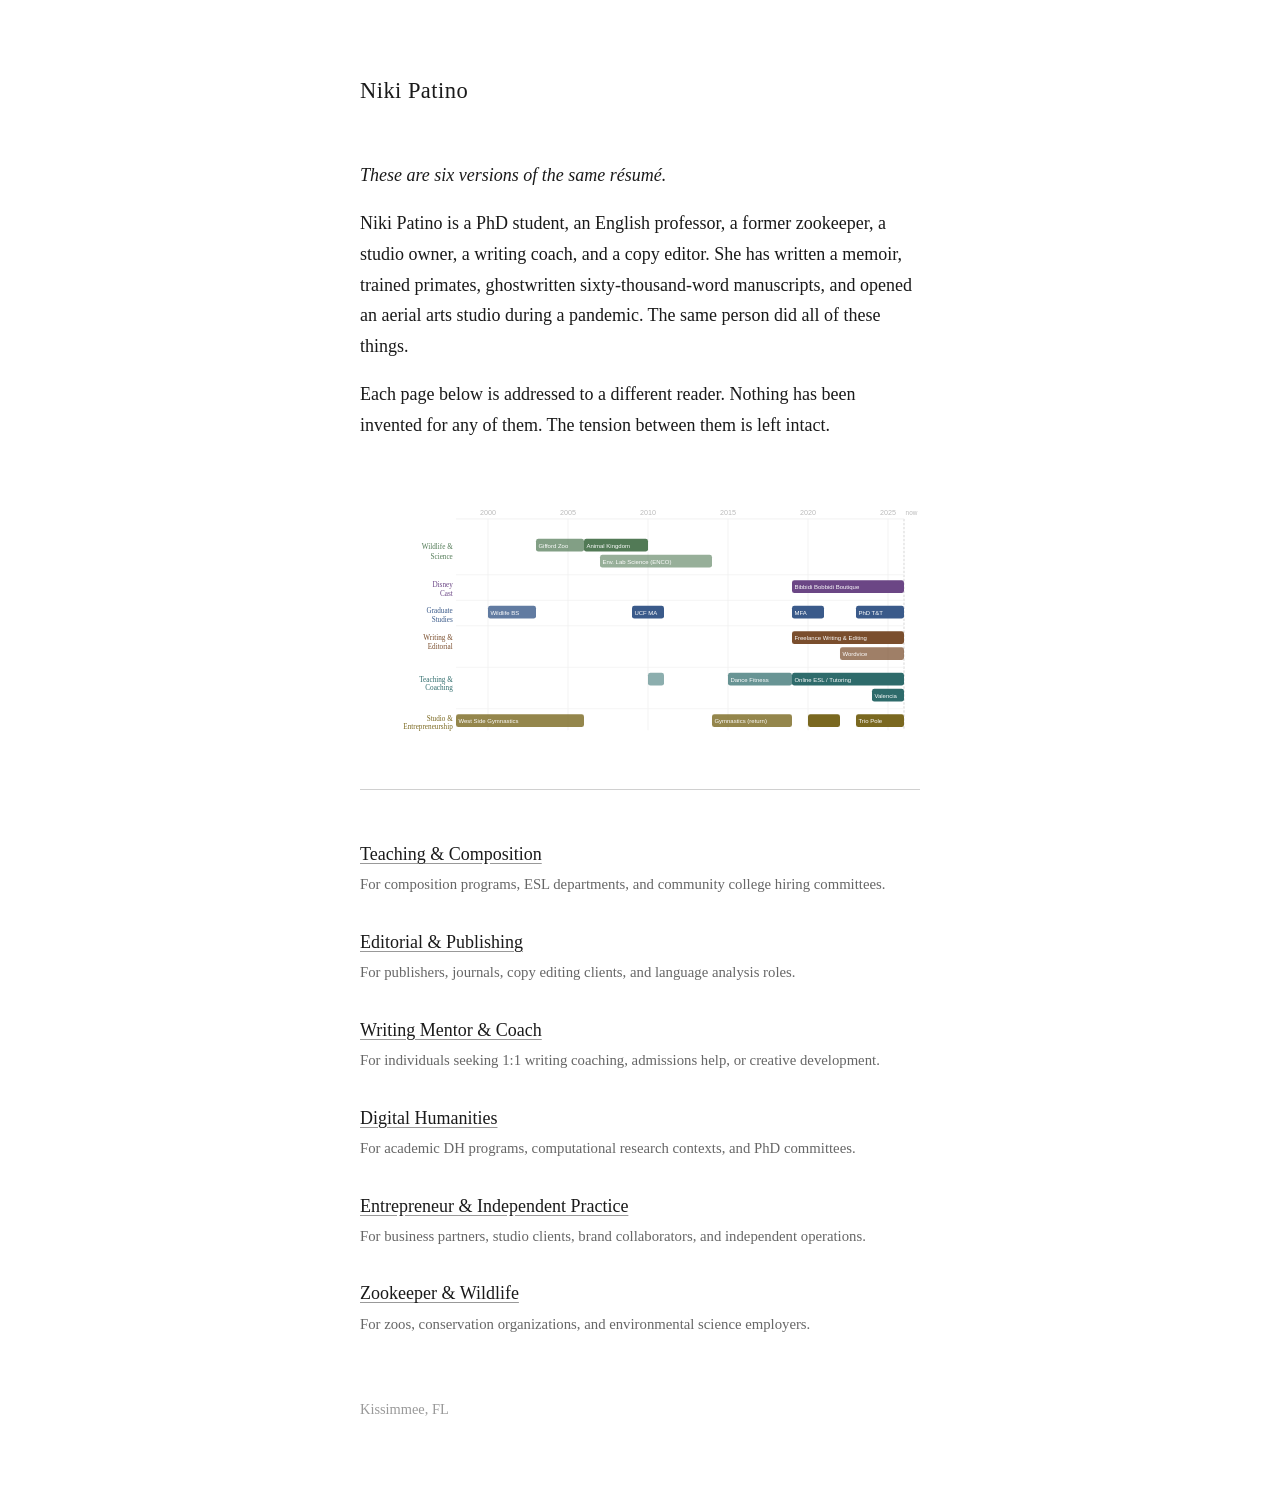
==== commit 2f6d66bf: "Fix PhD candidate → PhD student in landing page intro prose https://claude.ai/code/session_01VkiZj3o" ====
--- a/index.html
+++ b/index.html
@@ -15,7 +15,7 @@
 
   <section class="intro">
     <p class="lede">These are six versions of the same résumé.</p>
-    <p>Niki Patino is a PhD candidate, an English professor, a former zookeeper, a studio owner, a writing coach, and a copy editor. She has written a memoir, trained primates, ghostwritten sixty-thousand-word manuscripts, and opened an aerial arts studio during a pandemic. The same person did all of these things.</p>
+    <p>Niki Patino is a PhD student, an English professor, a former zookeeper, a studio owner, a writing coach, and a copy editor. She has written a memoir, trained primates, ghostwritten sixty-thousand-word manuscripts, and opened an aerial arts studio during a pandemic. The same person did all of these things.</p>
     <p>Each page below is addressed to a different reader. Nothing has been invented for any of them. The tension between them is left intact.</p>
   </section>
 
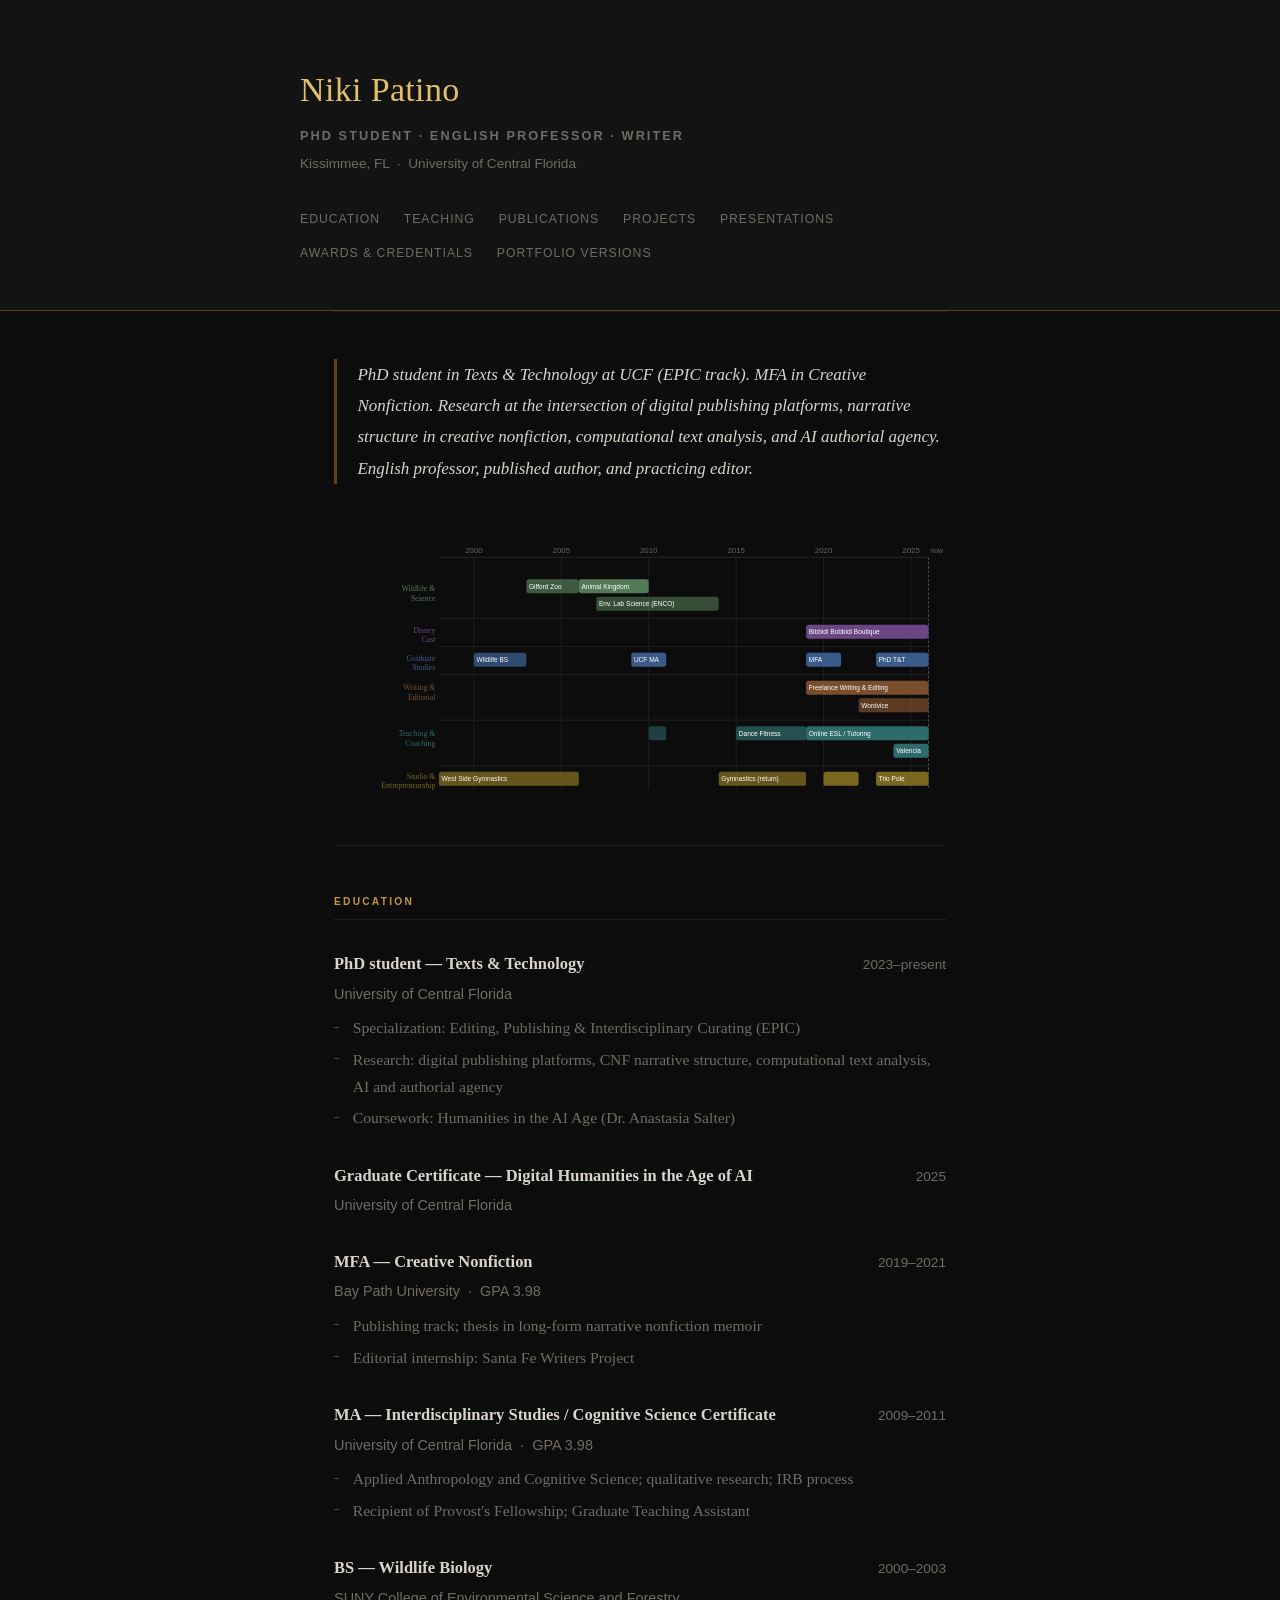
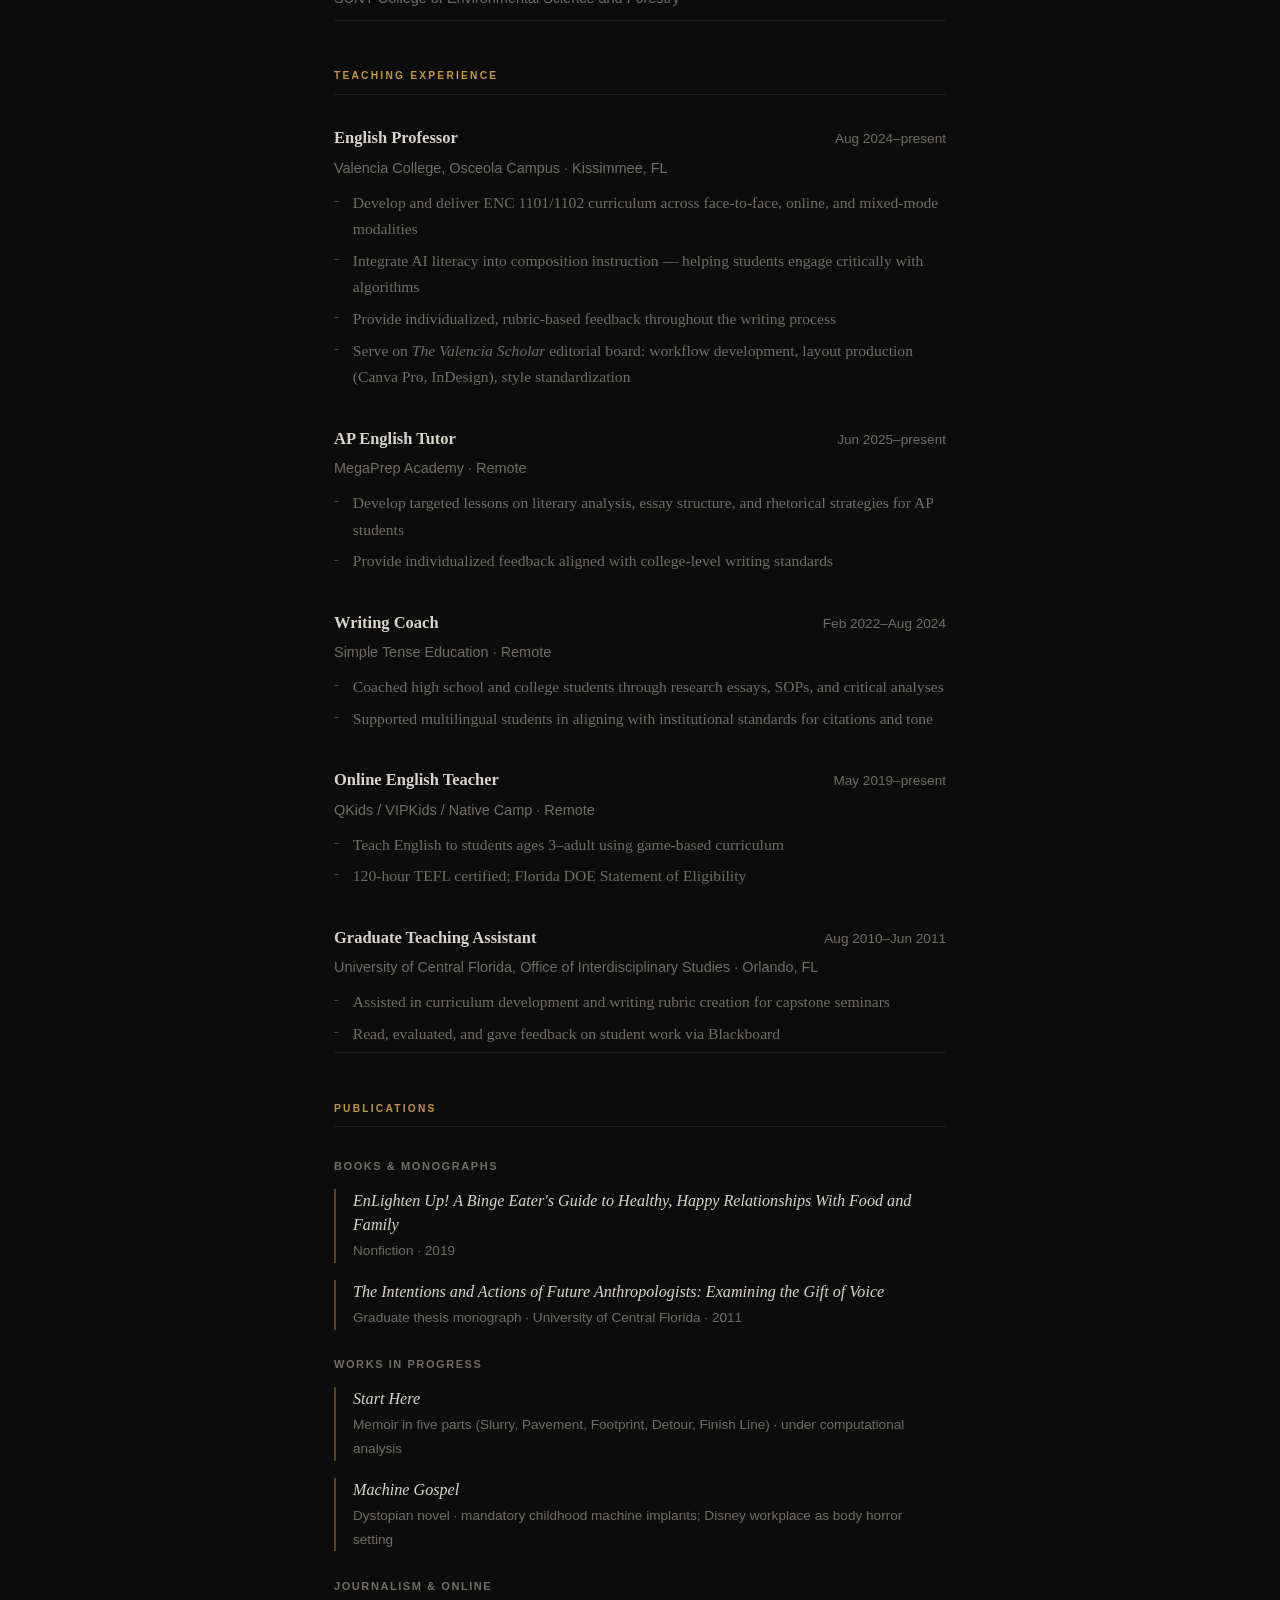
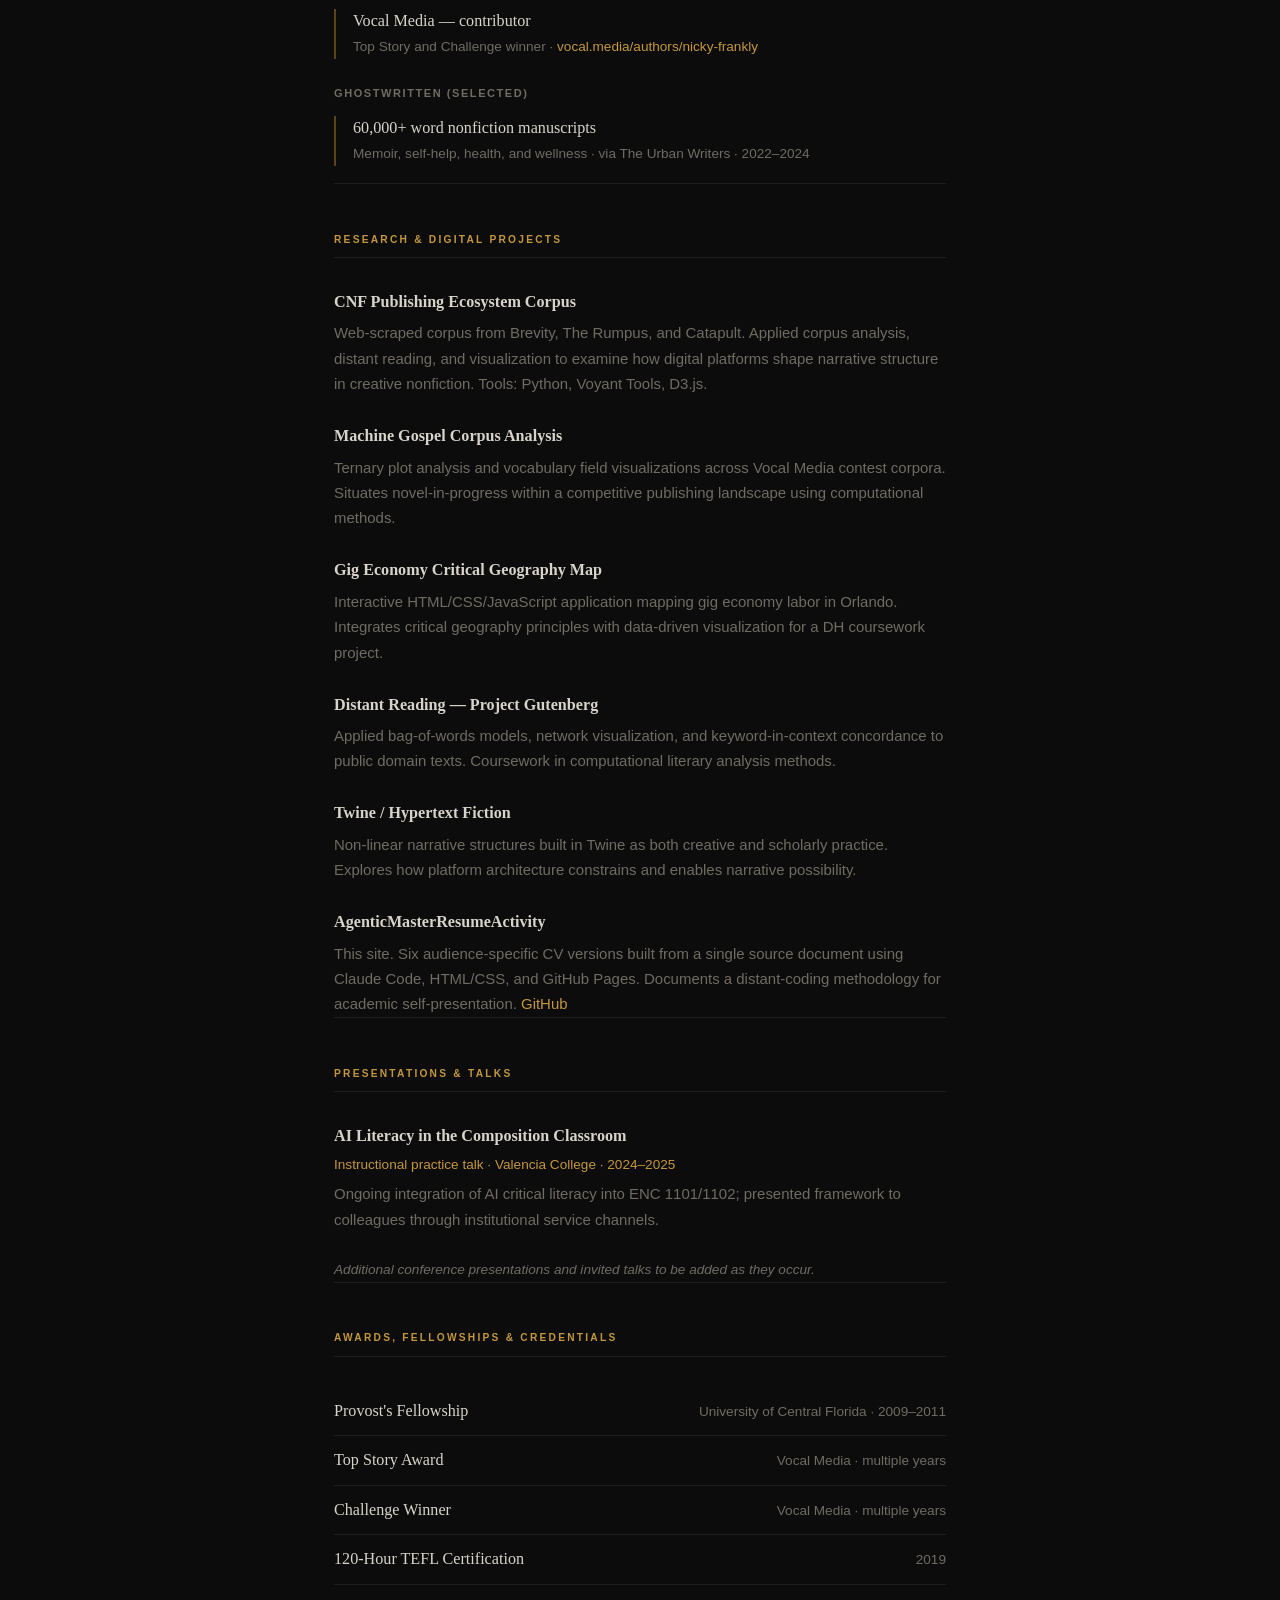
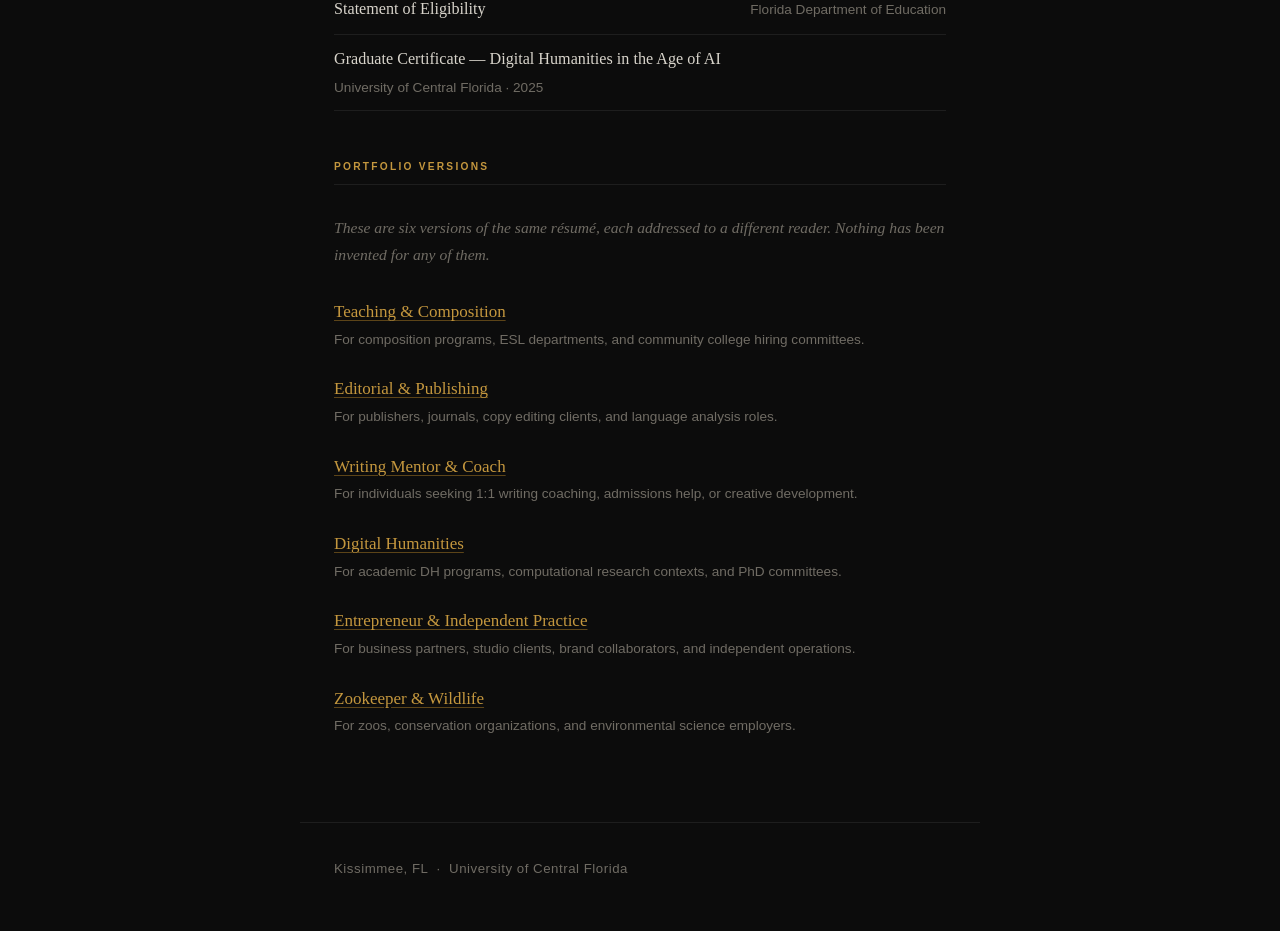
==== commit 1d5c81b0: "Build eportfolio CV landing page with full section structure - index.html: Rebuilt as academic eport" ====
--- a/index.html
+++ b/index.html
@@ -3,68 +3,346 @@
 <head>
   <meta charset="UTF-8">
   <meta name="viewport" content="width=device-width, initial-scale=1.0">
-  <title>Nicole (Niki) Patino</title>
+  <title>Niki Patino — Academic CV &amp; Portfolio</title>
   <link rel="stylesheet" href="style.css">
 </head>
 <body>
+
+<header>
+  <div class="header-inner">
+    <h1>Niki Patino</h1>
+    <p class="header-title">PhD student · English Professor · Writer</p>
+    <p class="header-location">Kissimmee, FL &nbsp;·&nbsp; University of Central Florida</p>
+  </div>
+  <nav class="skip-nav" aria-label="Page sections">
+    <a href="#education">Education</a>
+    <a href="#teaching">Teaching</a>
+    <a href="#publications">Publications</a>
+    <a href="#projects">Projects</a>
+    <a href="#presentations">Presentations</a>
+    <a href="#awards">Awards &amp; Credentials</a>
+    <a href="#portfolios">Portfolio Versions</a>
+  </nav>
+</header>
+
 <main>
 
-  <header>
-    <h1>Niki Patino</h1>
-  </header>
-
-  <section class="intro">
-    <p class="lede">These are six versions of the same résumé.</p>
-    <p>Niki Patino is a PhD student, an English professor, a former zookeeper, a studio owner, a writing coach, and a copy editor. She has written a memoir, trained primates, ghostwritten sixty-thousand-word manuscripts, and opened an aerial arts studio during a pandemic. The same person did all of these things.</p>
-    <p>Each page below is addressed to a different reader. Nothing has been invented for any of them. The tension between them is left intact.</p>
-  </section>
-
-  <figure class="timeline">
+  <!-- ══ STATEMENT ══════════════════════════════════════════ -->
+
+  <section class="statement-section" aria-label="Research statement">
+    <p class="statement">PhD student in Texts &amp; Technology at UCF (EPIC track). MFA in Creative Nonfiction. Research at the intersection of digital publishing platforms, narrative structure in creative nonfiction, computational text analysis, and AI authorial agency. English professor, published author, and practicing editor.</p>
+  </section>
+
+  <!-- ══ TIMELINE ═══════════════════════════════════════════ -->
+
+  <figure class="timeline" aria-label="Career timeline">
     <img src="timeline.svg" alt="Career timeline showing six parallel tracks — Wildlife &amp; Science, Disney Cast, Graduate Studies, Writing &amp; Editorial, Teaching &amp; Coaching, and Studio &amp; Entrepreneurship — spanning 1998 to present">
   </figure>
 
-  <hr>
-
-  <nav class="index">
-    <ul>
-
-      <li>
-        <a href="teaching/">Teaching &amp; Composition</a>
-        <span class="audience">For composition programs, ESL departments, and community college hiring committees.</span>
-      </li>
-
-      <li>
-        <a href="editorial/">Editorial &amp; Publishing</a>
-        <span class="audience">For publishers, journals, copy editing clients, and language analysis roles.</span>
-      </li>
-
-      <li>
-        <a href="coaching/">Writing Mentor &amp; Coach</a>
-        <span class="audience">For individuals seeking 1:1 writing coaching, admissions help, or creative development.</span>
-      </li>
-
-      <li>
-        <a href="dh/">Digital Humanities</a>
-        <span class="audience">For academic DH programs, computational research contexts, and PhD committees.</span>
-      </li>
-
-      <li>
-        <a href="entrepreneur/">Entrepreneur &amp; Independent Practice</a>
-        <span class="audience">For business partners, studio clients, brand collaborators, and independent operations.</span>
-      </li>
-
-      <li>
-        <a href="zookeeper/">Zookeeper &amp; Wildlife</a>
-        <span class="audience">For zoos, conservation organizations, and environmental science employers.</span>
-      </li>
-
-    </ul>
-  </nav>
-
-  <footer>
-    Kissimmee, FL
-  </footer>
+  <!-- ══ EDUCATION ══════════════════════════════════════════ -->
+
+  <section id="education">
+    <h2>Education</h2>
+
+    <div class="edu-entry">
+      <div class="edu-header">
+        <span class="edu-degree">PhD student — Texts &amp; Technology</span>
+        <span class="edu-date">2023–present</span>
+      </div>
+      <div class="edu-institution">University of Central Florida</div>
+      <ul>
+        <li>Specialization: Editing, Publishing &amp; Interdisciplinary Curating (EPIC)</li>
+        <li>Research: digital publishing platforms, CNF narrative structure, computational text analysis, AI and authorial agency</li>
+        <li>Coursework: Humanities in the AI Age (Dr. Anastasia Salter)</li>
+      </ul>
+    </div>
+
+    <div class="edu-entry">
+      <div class="edu-header">
+        <span class="edu-degree">Graduate Certificate — Digital Humanities in the Age of AI</span>
+        <span class="edu-date">2025</span>
+      </div>
+      <div class="edu-institution">University of Central Florida</div>
+    </div>
+
+    <div class="edu-entry">
+      <div class="edu-header">
+        <span class="edu-degree">MFA — Creative Nonfiction</span>
+        <span class="edu-date">2019–2021</span>
+      </div>
+      <div class="edu-institution">Bay Path University &nbsp;·&nbsp; GPA 3.98</div>
+      <ul>
+        <li>Publishing track; thesis in long-form narrative nonfiction memoir</li>
+        <li>Editorial internship: Santa Fe Writers Project</li>
+      </ul>
+    </div>
+
+    <div class="edu-entry">
+      <div class="edu-header">
+        <span class="edu-degree">MA — Interdisciplinary Studies / Cognitive Science Certificate</span>
+        <span class="edu-date">2009–2011</span>
+      </div>
+      <div class="edu-institution">University of Central Florida &nbsp;·&nbsp; GPA 3.98</div>
+      <ul>
+        <li>Applied Anthropology and Cognitive Science; qualitative research; IRB process</li>
+        <li>Recipient of Provost's Fellowship; Graduate Teaching Assistant</li>
+      </ul>
+    </div>
+
+    <div class="edu-entry">
+      <div class="edu-header">
+        <span class="edu-degree">BS — Wildlife Biology</span>
+        <span class="edu-date">2000–2003</span>
+      </div>
+      <div class="edu-institution">SUNY College of Environmental Science and Forestry</div>
+    </div>
+
+  </section>
+
+  <!-- ══ TEACHING ═══════════════════════════════════════════ -->
+
+  <section id="teaching">
+    <h2>Teaching Experience</h2>
+
+    <div class="entry">
+      <div class="entry-header">
+        <span class="entry-title">English Professor</span>
+        <span class="entry-date">Aug 2024–present</span>
+      </div>
+      <div class="entry-org">Valencia College, Osceola Campus · Kissimmee, FL</div>
+      <ul>
+        <li>Develop and deliver ENC 1101/1102 curriculum across face-to-face, online, and mixed-mode modalities</li>
+        <li>Integrate AI literacy into composition instruction — helping students engage critically with algorithms</li>
+        <li>Provide individualized, rubric-based feedback throughout the writing process</li>
+        <li>Serve on <em>The Valencia Scholar</em> editorial board: workflow development, layout production (Canva Pro, InDesign), style standardization</li>
+      </ul>
+    </div>
+
+    <div class="entry">
+      <div class="entry-header">
+        <span class="entry-title">AP English Tutor</span>
+        <span class="entry-date">Jun 2025–present</span>
+      </div>
+      <div class="entry-org">MegaPrep Academy · Remote</div>
+      <ul>
+        <li>Develop targeted lessons on literary analysis, essay structure, and rhetorical strategies for AP students</li>
+        <li>Provide individualized feedback aligned with college-level writing standards</li>
+      </ul>
+    </div>
+
+    <div class="entry">
+      <div class="entry-header">
+        <span class="entry-title">Writing Coach</span>
+        <span class="entry-date">Feb 2022–Aug 2024</span>
+      </div>
+      <div class="entry-org">Simple Tense Education · Remote</div>
+      <ul>
+        <li>Coached high school and college students through research essays, SOPs, and critical analyses</li>
+        <li>Supported multilingual students in aligning with institutional standards for citations and tone</li>
+      </ul>
+    </div>
+
+    <div class="entry">
+      <div class="entry-header">
+        <span class="entry-title">Online English Teacher</span>
+        <span class="entry-date">May 2019–present</span>
+      </div>
+      <div class="entry-org">QKids / VIPKids / Native Camp · Remote</div>
+      <ul>
+        <li>Teach English to students ages 3–adult using game-based curriculum</li>
+        <li>120-hour TEFL certified; Florida DOE Statement of Eligibility</li>
+      </ul>
+    </div>
+
+    <div class="entry">
+      <div class="entry-header">
+        <span class="entry-title">Graduate Teaching Assistant</span>
+        <span class="entry-date">Aug 2010–Jun 2011</span>
+      </div>
+      <div class="entry-org">University of Central Florida, Office of Interdisciplinary Studies · Orlando, FL</div>
+      <ul>
+        <li>Assisted in curriculum development and writing rubric creation for capstone seminars</li>
+        <li>Read, evaluated, and gave feedback on student work via Blackboard</li>
+      </ul>
+    </div>
+
+  </section>
+
+  <!-- ══ PUBLICATIONS ═══════════════════════════════════════ -->
+
+  <section id="publications">
+    <h2>Publications</h2>
+
+    <div class="pub-section-label">Books &amp; Monographs</div>
+
+    <div class="pub-entry">
+      <div class="pub-title"><em>EnLighten Up! A Binge Eater's Guide to Healthy, Happy Relationships With Food and Family</em></div>
+      <div class="pub-meta">Nonfiction · 2019</div>
+    </div>
+
+    <div class="pub-entry">
+      <div class="pub-title"><em>The Intentions and Actions of Future Anthropologists: Examining the Gift of Voice</em></div>
+      <div class="pub-meta">Graduate thesis monograph · University of Central Florida · 2011</div>
+    </div>
+
+    <div class="pub-section-label">Works in Progress</div>
+
+    <div class="pub-entry">
+      <div class="pub-title"><em>Start Here</em></div>
+      <div class="pub-meta">Memoir in five parts (Slurry, Pavement, Footprint, Detour, Finish Line) · under computational analysis</div>
+    </div>
+
+    <div class="pub-entry">
+      <div class="pub-title"><em>Machine Gospel</em></div>
+      <div class="pub-meta">Dystopian novel · mandatory childhood machine implants; Disney workplace as body horror setting</div>
+    </div>
+
+    <div class="pub-section-label">Journalism &amp; Online</div>
+
+    <div class="pub-entry">
+      <div class="pub-title">Vocal Media — contributor</div>
+      <div class="pub-meta">Top Story and Challenge winner · <a href="https://vocal.media/authors/nicky-frankly" target="_blank" rel="noopener">vocal.media/authors/nicky-frankly</a></div>
+    </div>
+
+    <div class="pub-section-label">Ghostwritten (selected)</div>
+
+    <div class="pub-entry">
+      <div class="pub-title">60,000+ word nonfiction manuscripts</div>
+      <div class="pub-meta">Memoir, self-help, health, and wellness · via The Urban Writers · 2022–2024</div>
+    </div>
+
+  </section>
+
+  <!-- ══ PROJECTS ════════════════════════════════════════════ -->
+
+  <section id="projects">
+    <h2>Research &amp; Digital Projects</h2>
+
+    <div class="project-entry">
+      <div class="project-title">CNF Publishing Ecosystem Corpus</div>
+      <div class="project-body">Web-scraped corpus from Brevity, The Rumpus, and Catapult. Applied corpus analysis, distant reading, and visualization to examine how digital platforms shape narrative structure in creative nonfiction. Tools: Python, Voyant Tools, D3.js.</div>
+    </div>
+
+    <div class="project-entry">
+      <div class="project-title">Machine Gospel Corpus Analysis</div>
+      <div class="project-body">Ternary plot analysis and vocabulary field visualizations across Vocal Media contest corpora. Situates novel-in-progress within a competitive publishing landscape using computational methods.</div>
+    </div>
+
+    <div class="project-entry">
+      <div class="project-title">Gig Economy Critical Geography Map</div>
+      <div class="project-body">Interactive HTML/CSS/JavaScript application mapping gig economy labor in Orlando. Integrates critical geography principles with data-driven visualization for a DH coursework project.</div>
+    </div>
+
+    <div class="project-entry">
+      <div class="project-title">Distant Reading — Project Gutenberg</div>
+      <div class="project-body">Applied bag-of-words models, network visualization, and keyword-in-context concordance to public domain texts. Coursework in computational literary analysis methods.</div>
+    </div>
+
+    <div class="project-entry">
+      <div class="project-title">Twine / Hypertext Fiction</div>
+      <div class="project-body">Non-linear narrative structures built in Twine as both creative and scholarly practice. Explores how platform architecture constrains and enables narrative possibility.</div>
+    </div>
+
+    <div class="project-entry">
+      <div class="project-title">AgenticMasterResumeActivity</div>
+      <div class="project-body">This site. Six audience-specific CV versions built from a single source document using Claude Code, HTML/CSS, and GitHub Pages. Documents a distant-coding methodology for academic self-presentation. <a href="https://github.com/NikiPatinoUCF/AgenticMasterResumeActivity" target="_blank" rel="noopener">GitHub</a></div>
+    </div>
+
+  </section>
+
+  <!-- ══ PRESENTATIONS ══════════════════════════════════════ -->
+
+  <section id="presentations">
+    <h2>Presentations &amp; Talks</h2>
+
+    <div class="pres-entry">
+      <div class="pres-title">AI Literacy in the Composition Classroom</div>
+      <div class="pres-meta">Instructional practice talk · Valencia College · 2024–2025</div>
+      <div class="pres-body">Ongoing integration of AI critical literacy into ENC 1101/1102; presented framework to colleagues through institutional service channels.</div>
+    </div>
+
+    <div class="pres-note">Additional conference presentations and invited talks to be added as they occur.</div>
+
+  </section>
+
+  <!-- ══ AWARDS ══════════════════════════════════════════════ -->
+
+  <section id="awards">
+    <h2>Awards, Fellowships &amp; Credentials</h2>
+
+    <div class="award-entry">
+      <span class="award-title">Provost's Fellowship</span>
+      <span class="award-org">University of Central Florida · 2009–2011</span>
+    </div>
+
+    <div class="award-entry">
+      <span class="award-title">Top Story Award</span>
+      <span class="award-org">Vocal Media · multiple years</span>
+    </div>
+
+    <div class="award-entry">
+      <span class="award-title">Challenge Winner</span>
+      <span class="award-org">Vocal Media · multiple years</span>
+    </div>
+
+    <div class="award-entry">
+      <span class="award-title">120-Hour TEFL Certification</span>
+      <span class="award-org">2019</span>
+    </div>
+
+    <div class="award-entry">
+      <span class="award-title">Statement of Eligibility</span>
+      <span class="award-org">Florida Department of Education</span>
+    </div>
+
+    <div class="award-entry">
+      <span class="award-title">Graduate Certificate — Digital Humanities in the Age of AI</span>
+      <span class="award-org">University of Central Florida · 2025</span>
+    </div>
+
+  </section>
+
+  <!-- ══ PORTFOLIO VERSIONS ═════════════════════════════════ -->
+
+  <section id="portfolios">
+    <h2>Portfolio Versions</h2>
+    <p class="portfolios-lede">These are six versions of the same résumé, each addressed to a different reader. Nothing has been invented for any of them.</p>
+
+    <nav class="index">
+      <ul>
+        <li>
+          <a href="teaching/">Teaching &amp; Composition</a>
+          <span class="audience">For composition programs, ESL departments, and community college hiring committees.</span>
+        </li>
+        <li>
+          <a href="editorial/">Editorial &amp; Publishing</a>
+          <span class="audience">For publishers, journals, copy editing clients, and language analysis roles.</span>
+        </li>
+        <li>
+          <a href="coaching/">Writing Mentor &amp; Coach</a>
+          <span class="audience">For individuals seeking 1:1 writing coaching, admissions help, or creative development.</span>
+        </li>
+        <li>
+          <a href="dh/">Digital Humanities</a>
+          <span class="audience">For academic DH programs, computational research contexts, and PhD committees.</span>
+        </li>
+        <li>
+          <a href="entrepreneur/">Entrepreneur &amp; Independent Practice</a>
+          <span class="audience">For business partners, studio clients, brand collaborators, and independent operations.</span>
+        </li>
+        <li>
+          <a href="zookeeper/">Zookeeper &amp; Wildlife</a>
+          <span class="audience">For zoos, conservation organizations, and environmental science employers.</span>
+        </li>
+      </ul>
+    </nav>
+  </section>
 
 </main>
+
+<footer>
+  Kissimmee, FL &nbsp;·&nbsp; University of Central Florida
+</footer>
+
 </body>
 </html>
--- a/style.css
+++ b/style.css
@@ -1,58 +1,144 @@
+/* ============================================================
+   Niki Patino — Academic CV & Portfolio
+   Theme: minimalist black and gold
+   ============================================================ */
+
 *, *::before, *::after {
   box-sizing: border-box;
   margin: 0;
   padding: 0;
 }
 
+:root {
+  --bg:         #0c0c0c;
+  --surface:    #131313;
+  --gold:       #c4973e;
+  --gold-light: #e2c06a;
+  --gold-dim:   #5c4418;
+  --text:       #d8d4cb;
+  --text-muted: #706c64;
+  --rule:       #1e1e1e;
+  --max-w:      680px;
+}
+
 html {
-  font-size: 18px;
+  font-size: 17px;
   -webkit-text-size-adjust: 100%;
+  scroll-behavior: smooth;
 }
 
 body {
   font-family: Georgia, 'Times New Roman', serif;
-  background: #fff;
-  color: #1a1a1a;
-  line-height: 1.7;
-  padding: 4rem 1.5rem 5rem;
-}
+  background: var(--bg);
+  color: var(--text);
+  line-height: 1.75;
+}
+
+a {
+  color: var(--gold);
+  text-decoration: none;
+  border-bottom: 1px solid transparent;
+  transition: border-color 0.15s;
+}
+
+a:hover {
+  border-bottom-color: var(--gold-light);
+}
+
+/* ── Header ─────────────────────────────────────────────── */
+
+header {
+  background: var(--surface);
+  border-bottom: 1px solid var(--gold-dim);
+  padding: 3.5rem 2rem 2.5rem;
+}
+
+.header-inner {
+  max-width: var(--max-w);
+  margin: 0 auto 1.75rem;
+}
+
+h1 {
+  font-family: Georgia, 'Times New Roman', serif;
+  font-size: 2rem;
+  font-weight: normal;
+  letter-spacing: 0.01em;
+  color: var(--gold-light);
+  margin-bottom: 0.35rem;
+}
+
+.header-title {
+  font-family: 'Helvetica Neue', Arial, sans-serif;
+  font-size: 0.75rem;
+  font-weight: 600;
+  letter-spacing: 0.16em;
+  text-transform: uppercase;
+  color: var(--text-muted);
+  margin-bottom: 0.3rem;
+}
+
+.header-location {
+  font-family: 'Helvetica Neue', Arial, sans-serif;
+  font-size: 0.8rem;
+  color: var(--text-muted);
+}
+
+/* ── Section nav ─────────────────────────────────────────── */
+
+.skip-nav {
+  max-width: var(--max-w);
+  margin: 0 auto;
+  display: flex;
+  flex-wrap: wrap;
+  gap: 0.3rem 0;
+}
+
+.skip-nav a {
+  font-family: 'Helvetica Neue', Arial, sans-serif;
+  font-size: 0.72rem;
+  font-weight: 500;
+  letter-spacing: 0.08em;
+  text-transform: uppercase;
+  color: var(--text-muted);
+  border-bottom: none;
+  padding: 0.2rem 0;
+  margin-right: 1.4rem;
+}
+
+.skip-nav a::after {
+  content: '';
+}
+
+.skip-nav a:hover {
+  color: var(--gold);
+  border-bottom: none;
+}
+
+/* ── Main ────────────────────────────────────────────────── */
 
 main {
-  max-width: 560px;
+  max-width: var(--max-w);
   margin: 0 auto;
-}
-
-/* ── Header ── */
-
-header {
+  padding: 0 2rem 5rem;
+}
+
+/* ── Statement ───────────────────────────────────────────── */
+
+.statement-section {
+  padding: 2.75rem 0 0;
   margin-bottom: 2.75rem;
 }
 
-h1 {
-  font-size: 1.25rem;
-  font-weight: normal;
-  letter-spacing: 0.02em;
-}
-
-/* ── Intro ── */
-
-.intro {
-  margin-bottom: 3rem;
-}
-
-.intro p {
-  margin-bottom: 1em;
-}
-
-.intro p:last-child {
-  margin-bottom: 0;
-}
-
-.intro .lede {
+.statement {
+  font-size: 1rem;
+  line-height: 1.85;
+  color: var(--text);
   font-style: italic;
-}
-
-/* ── Timeline ── */
+  border-left: 3px solid var(--gold-dim);
+  padding-left: 1.2rem;
+}
+
+/* ── Timeline ────────────────────────────────────────────── */
 
 .timeline {
   margin: 0 0 2.75rem;
@@ -64,26 +150,274 @@
   display: block;
 }
 
-/* ── Divider ── */
-
-hr {
-  border: none;
-  border-top: 1px solid #d0d0d0;
-  margin: 0 0 2.75rem;
-}
-
-/* ── Index ── */
-
-.index {
-  margin-bottom: 3.5rem;
+/* ── Sections ────────────────────────────────────────────── */
+
+section {
+  padding-top: 2.75rem;
+  margin-bottom: 0;
+  border-top: 1px solid var(--rule);
+}
+
+section h2 {
+  font-family: 'Helvetica Neue', Arial, sans-serif;
+  font-size: 0.6rem;
+  font-weight: 700;
+  letter-spacing: 0.22em;
+  text-transform: uppercase;
+  color: var(--gold);
+  margin-bottom: 1.75rem;
+  padding-bottom: 0.5rem;
+  border-bottom: 1px solid var(--rule);
+}
+
+/* ── Education ───────────────────────────────────────────── */
+
+.edu-entry {
+  margin-bottom: 1.75rem;
+}
+
+.edu-entry:last-child {
+  margin-bottom: 0;
+}
+
+.edu-header {
+  display: flex;
+  justify-content: space-between;
+  align-items: baseline;
+  flex-wrap: wrap;
+  gap: 0.2rem 1rem;
+  margin-bottom: 0.15rem;
+}
+
+.edu-degree {
+  font-weight: 700;
+  font-size: 0.97rem;
+  color: var(--text);
+}
+
+.edu-date {
+  font-family: 'Helvetica Neue', Arial, sans-serif;
+  font-size: 0.8rem;
+  color: var(--text-muted);
+  white-space: nowrap;
+}
+
+.edu-institution {
+  font-family: 'Helvetica Neue', Arial, sans-serif;
+  font-size: 0.85rem;
+  color: var(--text-muted);
+  margin-bottom: 0.5rem;
+}
+
+/* ── Experience entries (teaching, etc.) ────────────────── */
+
+.entry {
+  margin-bottom: 2rem;
+}
+
+.entry:last-child {
+  margin-bottom: 0;
+}
+
+.entry-header {
+  display: flex;
+  justify-content: space-between;
+  align-items: baseline;
+  flex-wrap: wrap;
+  gap: 0.2rem 1rem;
+  margin-bottom: 0.15rem;
+}
+
+.entry-title {
+  font-weight: 700;
+  font-size: 0.97rem;
+  color: var(--text);
+}
+
+.entry-date {
+  font-family: 'Helvetica Neue', Arial, sans-serif;
+  font-size: 0.8rem;
+  color: var(--text-muted);
+  white-space: nowrap;
+}
+
+.entry-org {
+  font-family: 'Helvetica Neue', Arial, sans-serif;
+  font-size: 0.85rem;
+  color: var(--text-muted);
+  margin-bottom: 0.5rem;
+}
+
+/* ── Shared list style ───────────────────────────────────── */
+
+ul {
+  list-style: none;
+  padding: 0;
+}
+
+li {
+  position: relative;
+  padding-left: 1.2em;
+  margin-bottom: 0.3rem;
+  font-size: 0.92rem;
+  color: var(--text-muted);
+  line-height: 1.7;
+}
+
+li::before {
+  content: '';
+  position: absolute;
+  left: 0;
+  top: 0.72em;
+  width: 5px;
+  height: 1px;
+  background: var(--gold-dim);
+}
+
+/* ── Publications ────────────────────────────────────────── */
+
+.pub-section-label {
+  font-family: 'Helvetica Neue', Arial, sans-serif;
+  font-size: 0.65rem;
+  font-weight: 600;
+  letter-spacing: 0.14em;
+  text-transform: uppercase;
+  color: var(--text-muted);
+  margin: 1.5rem 0 0.75rem;
+}
+
+.pub-section-label:first-of-type {
+  margin-top: 0;
+}
+
+.pub-entry {
+  margin-bottom: 1rem;
+  padding-left: 1rem;
+  border-left: 2px solid var(--gold-dim);
+}
+
+.pub-title {
+  font-size: 0.95rem;
+  color: var(--text);
+  line-height: 1.5;
+  margin-bottom: 0.1rem;
+}
+
+.pub-meta {
+  font-family: 'Helvetica Neue', Arial, sans-serif;
+  font-size: 0.8rem;
+  color: var(--text-muted);
+}
+
+/* ── Projects ────────────────────────────────────────────── */
+
+.project-entry {
+  margin-bottom: 1.5rem;
+}
+
+.project-entry:last-child {
+  margin-bottom: 0;
+}
+
+.project-title {
+  font-size: 0.95rem;
+  font-weight: 700;
+  color: var(--text);
+  margin-bottom: 0.25rem;
+}
+
+.project-body {
+  font-family: 'Helvetica Neue', Arial, sans-serif;
+  font-size: 0.88rem;
+  color: var(--text-muted);
+  line-height: 1.7;
+}
+
+/* ── Presentations ───────────────────────────────────────── */
+
+.pres-entry {
+  margin-bottom: 1.5rem;
+}
+
+.pres-title {
+  font-size: 0.95rem;
+  font-weight: 700;
+  color: var(--text);
+  margin-bottom: 0.15rem;
+}
+
+.pres-meta {
+  font-family: 'Helvetica Neue', Arial, sans-serif;
+  font-size: 0.8rem;
+  color: var(--gold);
+  margin-bottom: 0.3rem;
+}
+
+.pres-body {
+  font-family: 'Helvetica Neue', Arial, sans-serif;
+  font-size: 0.88rem;
+  color: var(--text-muted);
+  line-height: 1.7;
+}
+
+.pres-note {
+  font-family: 'Helvetica Neue', Arial, sans-serif;
+  font-size: 0.8rem;
+  color: var(--text-muted);
+  font-style: italic;
+  margin-top: 0.75rem;
+}
+
+/* ── Awards ──────────────────────────────────────────────── */
+
+.award-entry {
+  display: flex;
+  justify-content: space-between;
+  align-items: baseline;
+  flex-wrap: wrap;
+  gap: 0.2rem 1.5rem;
+  padding: 0.6rem 0;
+  border-bottom: 1px solid var(--rule);
+}
+
+.award-entry:last-child {
+  border-bottom: none;
+}
+
+.award-title {
+  font-size: 0.95rem;
+  color: var(--text);
+}
+
+.award-org {
+  font-family: 'Helvetica Neue', Arial, sans-serif;
+  font-size: 0.8rem;
+  color: var(--text-muted);
+  white-space: nowrap;
+}
+
+/* ── Portfolio versions ──────────────────────────────────── */
+
+.portfolios-lede {
+  font-size: 0.92rem;
+  color: var(--text-muted);
+  font-style: italic;
+  margin-bottom: 1.75rem;
+  line-height: 1.7;
 }
 
 .index ul {
   list-style: none;
+  padding: 0;
 }
 
 .index li {
-  margin-bottom: 1.75rem;
+  margin-bottom: 1.5rem;
+  padding-left: 0;
+}
+
+.index li::before {
+  display: none;
 }
 
 .index li:last-child {
@@ -92,41 +426,77 @@
 
 .index a {
   display: block;
+  font-family: Georgia, 'Times New Roman', serif;
   font-size: 1rem;
-  color: #1a1a1a;
+  color: var(--gold);
   text-decoration: underline;
   text-underline-offset: 3px;
-  text-decoration-color: #999;
-  margin-bottom: 0.2em;
+  text-decoration-color: var(--gold-dim);
+  margin-bottom: 0.15em;
+  border-bottom: none;
 }
 
 .index a:hover {
-  text-decoration-color: #1a1a1a;
-}
-
-.index a:visited {
-  color: #1a1a1a;
+  text-decoration-color: var(--gold-light);
+  border-bottom: none;
 }
 
 .audience {
   display: block;
-  font-size: 0.82rem;
-  color: #666;
+  font-family: 'Helvetica Neue', Arial, sans-serif;
+  font-size: 0.8rem;
+  color: var(--text-muted);
   line-height: 1.5;
-}
-
-/* ── Footer ── */
+  padding-left: 0;
+}
+
+/* ── Footer ──────────────────────────────────────────────── */
 
 footer {
-  font-size: 0.8rem;
-  color: #999;
-  line-height: 1.6;
-}
-
-footer a {
-  color: #999;
-}
-
-footer a:hover {
-  color: #1a1a1a;
-}
+  max-width: var(--max-w);
+  margin: 0 auto;
+  padding: 2rem 2rem 3rem;
+  font-family: 'Helvetica Neue', Arial, sans-serif;
+  font-size: 0.78rem;
+  color: var(--text-muted);
+  border-top: 1px solid var(--rule);
+  letter-spacing: 0.04em;
+}
+
+/* ── Responsive ──────────────────────────────────────────── */
+
+@media (max-width: 560px) {
+  header { padding: 2.5rem 1.25rem 2rem; }
+  main { padding: 0 1.25rem 4rem; }
+
+  h1 { font-size: 1.6rem; }
+
+  .edu-header,
+  .entry-header,
+  .award-entry {
+    flex-direction: column;
+    gap: 0.05rem;
+  }
+
+  .edu-date,
+  .entry-date,
+  .award-org {
+    white-space: normal;
+  }
+
+  .skip-nav {
+    gap: 0.25rem 0;
+  }
+}
+
+/* ── Print ───────────────────────────────────────────────── */
+
+@media print {
+  body { background: #fff; color: #000; font-size: 11pt; }
+  header { background: #000; -webkit-print-color-adjust: exact; print-color-adjust: exact; }
+  main { padding: 1.5rem 0; }
+  section { padding-top: 1.5rem; }
+  footer { padding: 1rem 0; }
+  a { color: #000; border-bottom: none; }
+  .skip-nav { display: none; }
+}
